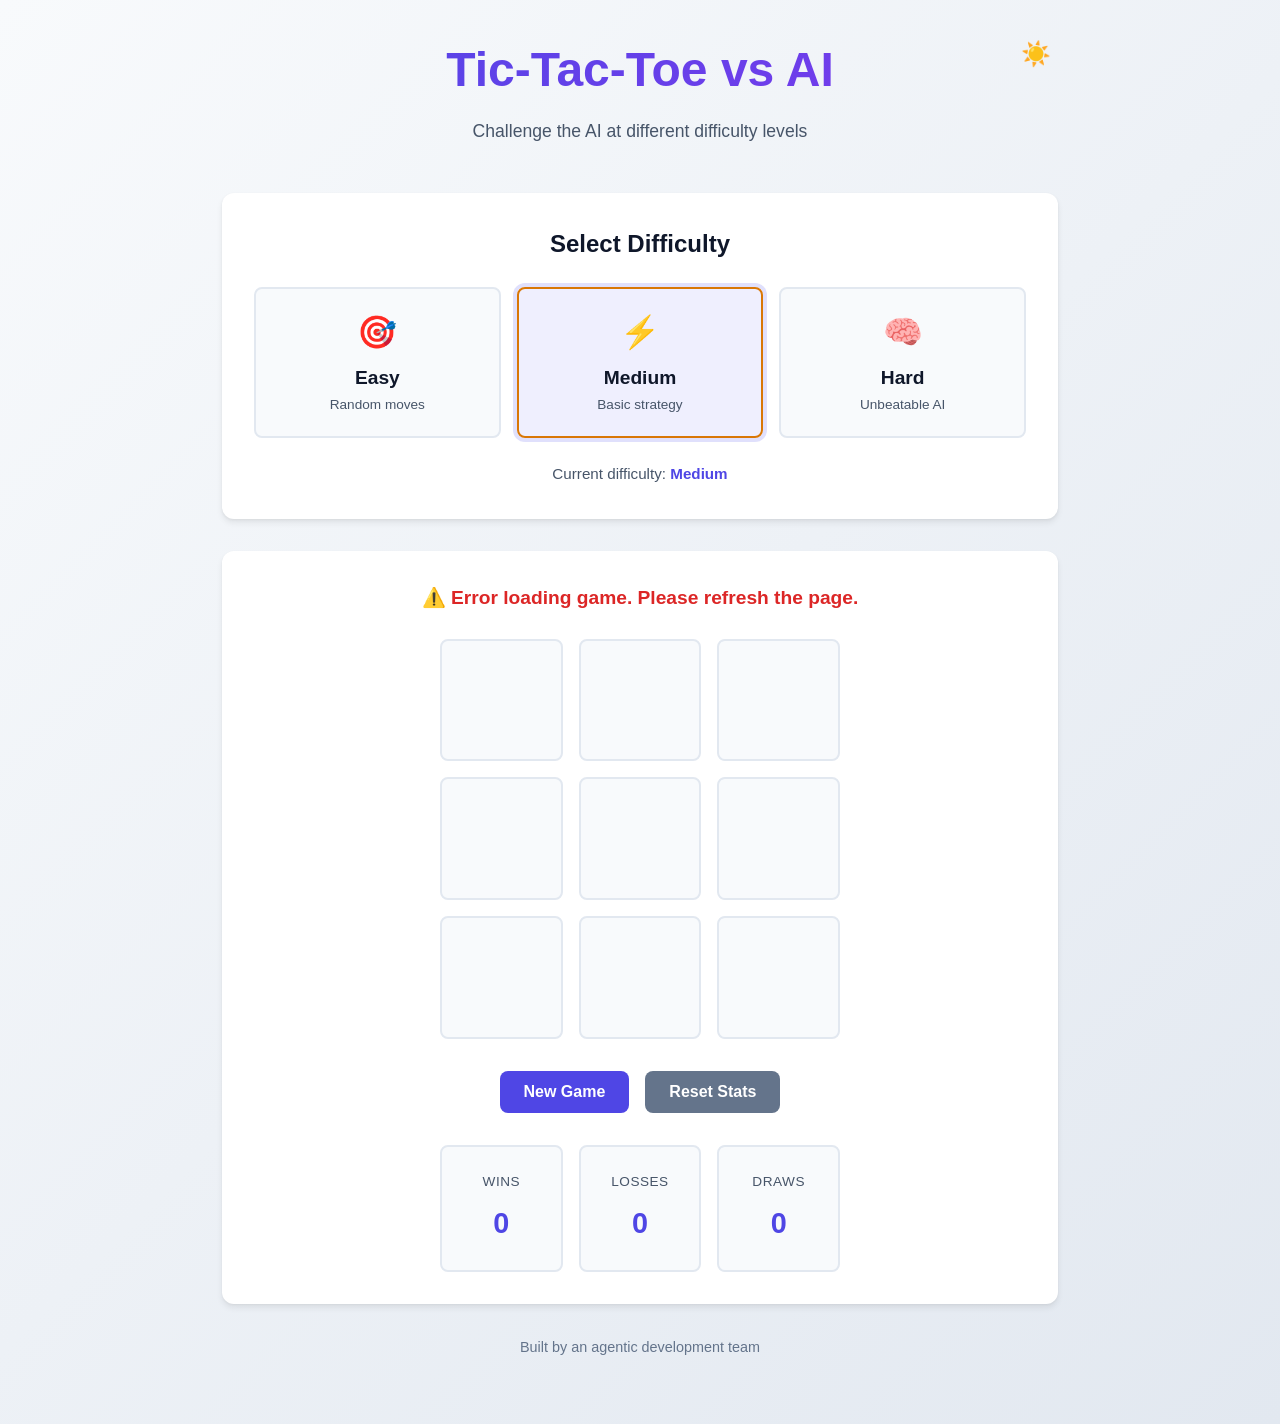
==== index.html @ b205c3d4 "feat(theme): add light/dark theme toggle with localStorage persistence TEAM-1595: Implement light/da" ====
<!DOCTYPE html>
<html lang="en">
<head>
    <meta charset="UTF-8">
    <meta name="viewport" content="width=device-width, initial-scale=1.0">
    <title>Tic-Tac-Toe vs AI</title>
    <script>
        (function() {
            var stored = localStorage.getItem('theme');
            var prefersDark = window.matchMedia('(prefers-color-scheme: dark)').matches;
            var theme = stored || (prefersDark ? 'dark' : 'light');
            if (theme === 'light') {
                document.documentElement.setAttribute('data-theme', 'light');
            }
        })();
    </script>
    <link rel="stylesheet" href="css/styles.css">
</head>
<body>
    <div class="container">
        <header>
            <h1>Tic-Tac-Toe vs AI</h1>
            <p class="subtitle">Challenge the AI at different difficulty levels</p>
            <button class="theme-toggle" id="theme-toggle"
                    aria-label="Switch to light theme"
                    title="Toggle theme">
                <span class="theme-toggle-icon" aria-hidden="true">🌙</span>
            </button>
        </header>

        <main>
            <!-- Difficulty Selector Component -->
            <section class="difficulty-selector" role="radiogroup" aria-labelledby="difficulty-label">
                <h2 id="difficulty-label">Select Difficulty</h2>
                <div class="difficulty-options">
                    <button 
                        type="button" 
                        class="difficulty-btn" 
                        data-difficulty="easy"
                        role="radio"
                        aria-checked="false"
                        aria-label="Easy difficulty - AI makes random moves"
                    >
                        <span class="difficulty-icon">🎯</span>
                        <span class="difficulty-name">Easy</span>
                        <span class="difficulty-desc">Random moves</span>
                    </button>
                    
                    <button 
                        type="button" 
                        class="difficulty-btn active" 
                        data-difficulty="medium"
                        role="radio"
                        aria-checked="true"
                        aria-label="Medium difficulty - AI uses basic strategy"
                    >
                        <span class="difficulty-icon">⚡</span>
                        <span class="difficulty-name">Medium</span>
                        <span class="difficulty-desc">Basic strategy</span>
                    </button>
                    
                    <button 
                        type="button" 
                        class="difficulty-btn" 
                        data-difficulty="hard"
                        role="radio"
                        aria-checked="false"
                        aria-label="Hard difficulty - AI uses optimal minimax algorithm"
                    >
                        <span class="difficulty-icon">🧠</span>
                        <span class="difficulty-name">Hard</span>
                        <span class="difficulty-desc">Unbeatable AI</span>
                    </button>
                </div>
                <p class="difficulty-info" id="difficulty-info" aria-live="polite">
                    Current difficulty: <strong id="current-difficulty">Medium</strong>
                </p>
            </section>

            <!-- Game Board -->
            <section class="game-section">
                <div class="game-status" aria-live="polite" aria-atomic="true">
                    <p id="status-message">Your turn (X)</p>
                </div>

                <div class="game-board" role="grid" aria-label="Tic-tac-toe game board">
                    <button class="cell" data-index="0" aria-label="Cell 1"></button>
                    <button class="cell" data-index="1" aria-label="Cell 2"></button>
                    <button class="cell" data-index="2" aria-label="Cell 3"></button>
                    <button class="cell" data-index="3" aria-label="Cell 4"></button>
                    <button class="cell" data-index="4" aria-label="Cell 5"></button>
                    <button class="cell" data-index="5" aria-label="Cell 6"></button>
                    <button class="cell" data-index="6" aria-label="Cell 7"></button>
                    <button class="cell" data-index="7" aria-label="Cell 8"></button>
                    <button class="cell" data-index="8" aria-label="Cell 9"></button>
                </div>

                <div class="game-controls">
                    <button id="new-game-btn" class="btn btn-primary">
                        New Game
                    </button>
                    <button id="reset-stats-btn" class="btn btn-secondary">
                        Reset Stats
                    </button>
                </div>

                <!-- Score Display -->
                <div class="scoreboard">
                    <div class="score-item">
                        <span class="score-label">Wins</span>
                        <span class="score-value" id="wins">0</span>
                    </div>
                    <div class="score-item">
                        <span class="score-label">Losses</span>
                        <span class="score-value" id="losses">0</span>
                    </div>
                    <div class="score-item">
                        <span class="score-label">Draws</span>
                        <span class="score-value" id="draws">0</span>
                    </div>
                </div>
            </section>
        </main>

        <footer>
            <p>Built by an agentic development team</p>
        </footer>
    </div>

    <!-- Difficulty Change Modal -->
    <div id="difficulty-modal" class="modal" role="dialog" aria-labelledby="modal-title" aria-modal="true" hidden>
        <div class="modal-content">
            <h3 id="modal-title">Change Difficulty?</h3>
            <p>Changing difficulty will restart the current game. Continue?</p>
            <div class="modal-actions">
                <button id="modal-confirm" class="btn btn-primary">Yes, Change</button>
                <button id="modal-cancel" class="btn btn-secondary">Cancel</button>
            </div>
        </div>
    </div>

    <script type="module" src="js/main.js"></script>
</body>
</html>
---- css/styles.css ----
/* ===========================
   CSS Reset & Base Styles
   =========================== */
* {
    margin: 0;
    padding: 0;
    box-sizing: border-box;
}

:root {
    /* Color Palette */
    --primary-color: #6366f1;
    --primary-hover: #4f46e5;
    --primary-active: #4338ca;
    --secondary-color: #64748b;
    --secondary-hover: #475569;
    
    --bg-color: #0f172a;
    --surface-color: #1e293b;
    --surface-hover: #334155;
    
    --text-primary: #f1f5f9;
    --text-secondary: #cbd5e1;
    --text-muted: #94a3b8;
    
    --success-color: #10b981;
    --danger-color: #ef4444;
    --warning-color: #f59e0b;
    
    --border-radius: 12px;
    --border-radius-sm: 8px;
    --transition: all 0.3s cubic-bezier(0.4, 0, 0.2, 1);
    
    /* Difficulty Colors */
    --easy-color: #10b981;
    --medium-color: #f59e0b;
    --hard-color: #ef4444;
    
    /* Spacing */
    --spacing-xs: 0.5rem;
    --spacing-sm: 1rem;
    --spacing-md: 1.5rem;
    --spacing-lg: 2rem;
    --spacing-xl: 3rem;
}

body {
    font-family: -apple-system, BlinkMacSystemFont, 'Segoe UI', Roboto, Oxygen, Ubuntu, Cantarell, sans-serif;
    background: linear-gradient(135deg, #0f172a 0%, #1e293b 100%);
    color: var(--text-primary);
    min-height: 100vh;
    line-height: 1.6;
    -webkit-font-smoothing: antialiased;
    -moz-osx-font-smoothing: grayscale;
}

/* ===========================
   Container & Layout
   =========================== */
.container {
    max-width: 900px;
    margin: 0 auto;
    padding: var(--spacing-lg);
    min-height: 100vh;
    display: flex;
    flex-direction: column;
}

header {
    position: relative;
    text-align: center;
    margin-bottom: var(--spacing-xl);
    animation: fadeInDown 0.6s ease-out;
}

header h1 {
    font-size: clamp(2rem, 5vw, 3rem);
    font-weight: 700;
    background: linear-gradient(135deg, var(--primary-color), #8b5cf6);
    -webkit-background-clip: text;
    -webkit-text-fill-color: transparent;
    background-clip: text;
    margin-bottom: var(--spacing-xs);
}

.subtitle {
    color: var(--text-secondary);
    font-size: 1.1rem;
}

main {
    flex: 1;
    display: flex;
    flex-direction: column;
    gap: var(--spacing-lg);
}

footer {
    text-align: center;
    padding: var(--spacing-lg) 0;
    color: var(--text-muted);
    font-size: 0.9rem;
}

/* ===========================
   Theme Toggle Button
   =========================== */
.theme-toggle {
    position: absolute;
    top: 0;
    right: 0;
    width: 44px;
    height: 44px;
    border: 2px solid transparent;
    border-radius: 50%;
    background: transparent;
    cursor: pointer;
    display: flex;
    align-items: center;
    justify-content: center;
    transition: var(--transition);
    font-size: 1.5rem;
    line-height: 1;
    padding: 0;
    color: var(--text-primary);
}

.theme-toggle:hover {
    background: rgba(255, 255, 255, 0.1);
    transform: rotate(15deg);
}

.theme-toggle:focus-visible {
    outline: 3px solid var(--primary-color);
    outline-offset: 2px;
}

.theme-toggle:active {
    transform: scale(0.9);
}

/* ===========================
   Difficulty Selector
   =========================== */
.difficulty-selector {
    background: var(--surface-color);
    border-radius: var(--border-radius);
    padding: var(--spacing-lg);
    box-shadow: 0 4px 6px rgba(0, 0, 0, 0.3);
    animation: fadeInUp 0.6s ease-out;
}

.difficulty-selector h2 {
    font-size: 1.5rem;
    margin-bottom: var(--spacing-md);
    text-align: center;
    color: var(--text-primary);
}

.difficulty-options {
    display: grid;
    grid-template-columns: repeat(auto-fit, minmax(150px, 1fr));
    gap: var(--spacing-sm);
    margin-bottom: var(--spacing-md);
}

.difficulty-btn {
    background: var(--bg-color);
    border: 2px solid transparent;
    border-radius: var(--border-radius-sm);
    padding: var(--spacing-md);
    cursor: pointer;
    transition: var(--transition);
    display: flex;
    flex-direction: column;
    align-items: center;
    gap: var(--spacing-xs);
    position: relative;
    overflow: hidden;
}

.difficulty-btn::before {
    content: '';
    position: absolute;
    top: 0;
    left: 0;
    right: 0;
    bottom: 0;
    background: linear-gradient(135deg, transparent, rgba(255, 255, 255, 0.05));
    opacity: 0;
    transition: var(--transition);
}

.difficulty-btn:hover::before {
    opacity: 1;
}

.difficulty-btn:hover {
    transform: translateY(-2px);
    box-shadow: 0 4px 12px rgba(0, 0, 0, 0.4);
}

.difficulty-btn:focus {
    outline: 2px solid var(--primary-color);
    outline-offset: 2px;
}

.difficulty-btn.active {
    border-color: var(--primary-color);
    background: rgba(99, 102, 241, 0.1);
    box-shadow: 0 0 0 4px rgba(99, 102, 241, 0.2);
}

.difficulty-btn[data-difficulty="easy"]:hover,
.difficulty-btn[data-difficulty="easy"].active {
    border-color: var(--easy-color);
}

.difficulty-btn[data-difficulty="medium"]:hover,
.difficulty-btn[data-difficulty="medium"].active {
    border-color: var(--medium-color);
}

.difficulty-btn[data-difficulty="hard"]:hover,
.difficulty-btn[data-difficulty="hard"].active {
    border-color: var(--hard-color);
}

.difficulty-icon {
    font-size: 2rem;
    margin-bottom: var(--spacing-xs);
}

.difficulty-name {
    font-size: 1.2rem;
    font-weight: 600;
    color: var(--text-primary);
}

.difficulty-desc {
    font-size: 0.85rem;
    color: var(--text-secondary);
}

.difficulty-info {
    text-align: center;
    color: var(--text-secondary);
    font-size: 0.95rem;
}

#current-difficulty {
    color: var(--primary-color);
    font-weight: 600;
    text-transform: capitalize;
}

/* ===========================
   Game Section
   =========================== */
.game-section {
    background: var(--surface-color);
    border-radius: var(--border-radius);
    padding: var(--spacing-lg);
    box-shadow: 0 4px 6px rgba(0, 0, 0, 0.3);
    animation: fadeInUp 0.6s ease-out 0.1s both;
}

.game-status {
    text-align: center;
    margin-bottom: var(--spacing-md);
    min-height: 2rem;
}

#status-message {
    font-size: 1.2rem;
    font-weight: 600;
    color: var(--text-primary);
}

/* ===========================
   Game Board
   =========================== */
.game-board {
    display: grid;
    grid-template-columns: repeat(3, 1fr);
    gap: var(--spacing-sm);
    max-width: 400px;
    margin: 0 auto var(--spacing-lg);
    aspect-ratio: 1;
}

.cell {
    background: var(--bg-color);
    border: 2px solid var(--surface-hover);
    border-radius: var(--border-radius-sm);
    font-size: clamp(2rem, 8vw, 3rem);
    font-weight: 700;
    color: var(--text-primary);
    cursor: pointer;
    transition: var(--transition);
    display: flex;
    align-items: center;
    justify-content: center;
    position: relative;
    overflow: hidden;
}

.cell::before {
    content: '';
    position: absolute;
    top: 0;
    left: 0;
    right: 0;
    bottom: 0;
    background: linear-gradient(135deg, transparent, rgba(255, 255, 255, 0.05));
    opacity: 0;
    transition: var(--transition);
}

.cell:hover:not(:disabled)::before {
    opacity: 1;
}

.cell:hover:not(:disabled) {
    transform: scale(1.05);
    border-color: var(--primary-color);
    box-shadow: 0 0 20px rgba(99, 102, 241, 0.3);
}

.cell:focus {
    outline: 2px solid var(--primary-color);
    outline-offset: 2px;
}

.cell:disabled {
    cursor: not-allowed;
    opacity: 0.8;
}

.cell.winning {
    background: rgba(16, 185, 129, 0.2);
    border-color: var(--success-color);
    animation: pulse 0.6s ease-in-out;
}

.cell.player-x {
    color: var(--primary-color);
}

.cell.player-o {
    color: var(--warning-color);
}

/* ===========================
   Game Controls
   =========================== */
.game-controls {
    display: flex;
    gap: var(--spacing-sm);
    justify-content: center;
    margin-bottom: var(--spacing-lg);
    flex-wrap: wrap;
}

.btn {
    padding: 0.75rem 1.5rem;
    border: none;
    border-radius: var(--border-radius-sm);
    font-size: 1rem;
    font-weight: 600;
    cursor: pointer;
    transition: var(--transition);
    display: inline-flex;
    align-items: center;
    gap: var(--spacing-xs);
}

.btn:focus {
    outline: 2px solid var(--primary-color);
    outline-offset: 2px;
}

.btn-primary {
    background: var(--primary-color);
    color: white;
}

.btn-primary:hover {
    background: var(--primary-hover);
    transform: translateY(-2px);
    box-shadow: 0 4px 12px rgba(99, 102, 241, 0.4);
}

.btn-primary:active {
    background: var(--primary-active);
    transform: translateY(0);
}

.btn-secondary {
    background: var(--secondary-color);
    color: white;
}

.btn-secondary:hover {
    background: var(--secondary-hover);
    transform: translateY(-2px);
    box-shadow: 0 4px 12px rgba(100, 116, 139, 0.4);
}

/* ===========================
   Scoreboard
   =========================== */
.scoreboard {
    display: grid;
    grid-template-columns: repeat(3, 1fr);
    gap: var(--spacing-sm);
    max-width: 400px;
    margin: 0 auto;
}

.score-item {
    background: var(--bg-color);
    border-radius: var(--border-radius-sm);
    padding: var(--spacing-md);
    text-align: center;
    border: 2px solid var(--surface-hover);
}

.score-label {
    display: block;
    font-size: 0.85rem;
    color: var(--text-secondary);
    margin-bottom: var(--spacing-xs);
    text-transform: uppercase;
    letter-spacing: 0.5px;
}

.score-value {
    display: block;
    font-size: 1.8rem;
    font-weight: 700;
    color: var(--primary-color);
}

/* ===========================
   Modal
   =========================== */
.modal {
    position: fixed;
    top: 0;
    left: 0;
    right: 0;
    bottom: 0;
    background: rgba(0, 0, 0, 0.8);
    display: flex;
    align-items: center;
    justify-content: center;
    z-index: 1000;
    animation: fadeIn 0.3s ease-out;
    padding: var(--spacing-md);
}

.modal[hidden] {
    display: none;
}

.modal-content {
    background: var(--surface-color);
    border-radius: var(--border-radius);
    padding: var(--spacing-lg);
    max-width: 400px;
    width: 100%;
    box-shadow: 0 20px 60px rgba(0, 0, 0, 0.5);
    animation: slideUp 0.3s ease-out;
}

.modal-content h3 {
    margin-bottom: var(--spacing-md);
    font-size: 1.5rem;
    color: var(--text-primary);
}

.modal-content p {
    margin-bottom: var(--spacing-lg);
    color: var(--text-secondary);
}

.modal-actions {
    display: flex;
    gap: var(--spacing-sm);
    justify-content: flex-end;
}

/* ===========================
   Animations
   =========================== */
@keyframes fadeIn {
    from {
        opacity: 0;
    }
    to {
        opacity: 1;
    }
}

@keyframes fadeInDown {
    from {
        opacity: 0;
        transform: translateY(-20px);
    }
    to {
        opacity: 1;
        transform: translateY(0);
    }
}

@keyframes fadeInUp {
    from {
        opacity: 0;
        transform: translateY(20px);
    }
    to {
        opacity: 1;
        transform: translateY(0);
    }
}

@keyframes slideUp {
    from {
        opacity: 0;
        transform: translateY(30px) scale(0.95);
    }
    to {
        opacity: 1;
        transform: translateY(0) scale(1);
    }
}

@keyframes pulse {
    0%, 100% {
        transform: scale(1);
    }
    50% {
        transform: scale(1.05);
    }
}

/* ===========================
   Responsive Design
   =========================== */
@media (max-width: 768px) {
    .container {
        padding: var(--spacing-md);
    }
    
    .difficulty-options {
        grid-template-columns: 1fr;
    }
    
    .game-board {
        max-width: 100%;
    }
    
    .cell {
        font-size: 2rem;
    }
    
    .game-controls {
        flex-direction: column;
    }
    
    .btn {
        width: 100%;
    }

    .theme-toggle {
        top: -4px;
    }
}

@media (max-width: 480px) {
    header h1 {
        font-size: 1.8rem;
    }
    
    .subtitle {
        font-size: 1rem;
    }
    
    .difficulty-selector,
    .game-section {
        padding: var(--spacing-md);
    }
    
    .cell {
        font-size: 1.5rem;
    }
}

/* ===========================
   Accessibility
   =========================== */
@media (prefers-reduced-motion: reduce) {
    *,
    *::before,
    *::after {
        animation-duration: 0.01ms !important;
        animation-iteration-count: 1 !important;
        transition-duration: 0.01ms !important;
    }
}

/* High contrast mode support */
@media (prefers-contrast: high) {
    .cell {
        border-width: 3px;
    }
    
    .difficulty-btn.active {
        border-width: 3px;
    }
}

/* Focus visible for keyboard navigation */
:focus-visible {
    outline: 3px solid var(--primary-color);
    outline-offset: 2px;
}

/* Screen reader only content */
.sr-only {
    position: absolute;
    width: 1px;
    height: 1px;
    padding: 0;
    margin: -1px;
    overflow: hidden;
    clip: rect(0, 0, 0, 0);
    white-space: nowrap;
    border-width: 0;
}

/* ===========================
   Light Theme
   =========================== */
[data-theme="light"] {
    --primary-color: #4f46e5;
    --primary-hover: #4338ca;
    --primary-active: #3730a3;
    --secondary-color: #64748b;
    --secondary-hover: #475569;

    --bg-color: #f8fafc;
    --surface-color: #ffffff;
    --surface-hover: #f1f5f9;

    --text-primary: #0f172a;
    --text-secondary: #475569;
    --text-muted: #64748b;

    --success-color: #059669;
    --danger-color: #dc2626;
    --warning-color: #d97706;

    --easy-color: #059669;
    --medium-color: #d97706;
    --hard-color: #dc2626;
}

[data-theme="light"] body {
    background: linear-gradient(135deg, #f8fafc 0%, #e2e8f0 100%);
}

[data-theme="light"] .difficulty-selector,
[data-theme="light"] .game-section {
    box-shadow: 0 4px 6px rgba(0, 0, 0, 0.07), 0 1px 3px rgba(0, 0, 0, 0.05);
}

[data-theme="light"] .cell {
    border-color: #e2e8f0;
}

[data-theme="light"] .score-item {
    border-color: #e2e8f0;
}

[data-theme="light"] .difficulty-btn {
    border-color: #e2e8f0;
}

[data-theme="light"] .modal {
    background: rgba(0, 0, 0, 0.5);
}

[data-theme="light"] .modal-content {
    box-shadow: 0 20px 60px rgba(0, 0, 0, 0.2);
}

[data-theme="light"] .theme-toggle:hover {
    background: rgba(0, 0, 0, 0.06);
}

[data-theme="light"] header h1 {
    background: linear-gradient(135deg, #4f46e5, #7c3aed);
    -webkit-background-clip: text;
    -webkit-text-fill-color: transparent;
    background-clip: text;
}

/* ===========================
   Theme Transition (added via JS after first toggle)
   =========================== */
.theme-transition,
.theme-transition *,
.theme-transition *::before,
.theme-transition *::after {
    transition: background-color 0.3s ease,
                color 0.3s ease,
                border-color 0.3s ease,
                box-shadow 0.3s ease !important;
}
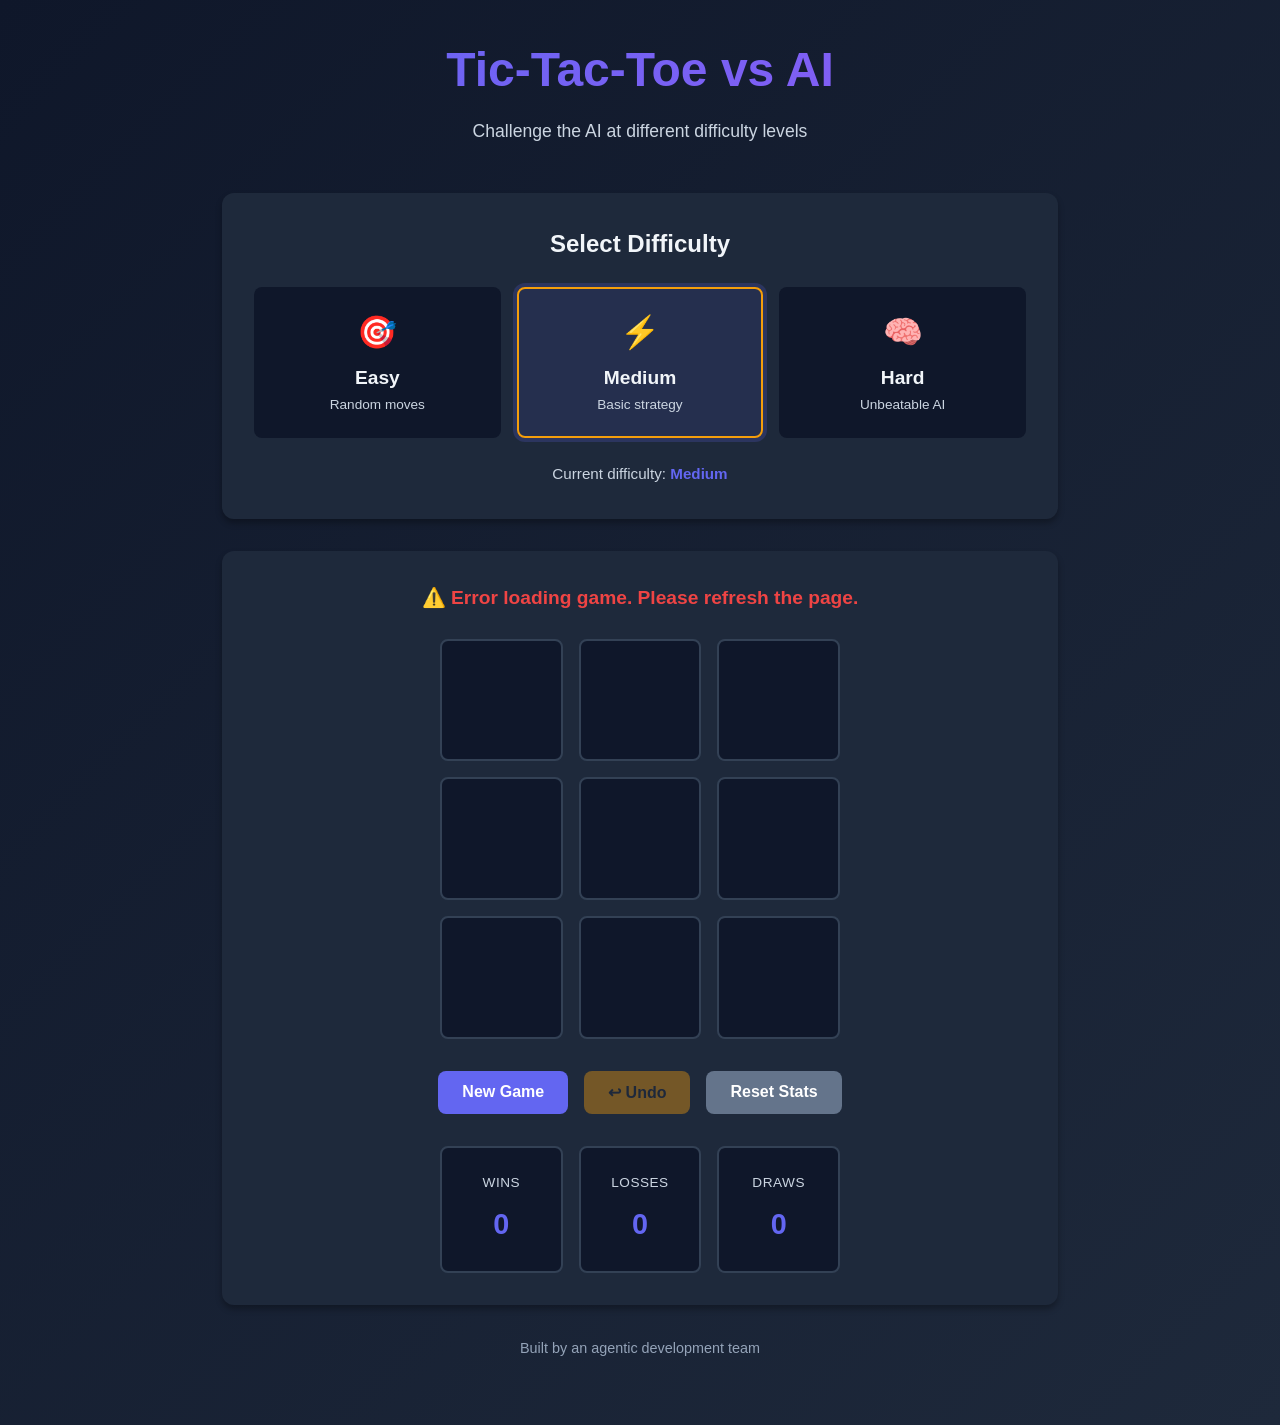
==== commit a14db8d5: "Merge 1c1c4b375c0e48f1b122489de061cd3b3bd7e2c1 into 4ebd4b9eb3219362218251c76da40bd05c813b9b" ====
--- a/index.html
+++ b/index.html
@@ -4,16 +4,6 @@
     <meta charset="UTF-8">
     <meta name="viewport" content="width=device-width, initial-scale=1.0">
     <title>Tic-Tac-Toe vs AI</title>
-    <script>
-        (function() {
-            var stored = localStorage.getItem('theme');
-            var prefersDark = window.matchMedia('(prefers-color-scheme: dark)').matches;
-            var theme = stored || (prefersDark ? 'dark' : 'light');
-            if (theme === 'light') {
-                document.documentElement.setAttribute('data-theme', 'light');
-            }
-        })();
-    </script>
     <link rel="stylesheet" href="css/styles.css">
 </head>
 <body>
@@ -21,11 +11,6 @@
         <header>
             <h1>Tic-Tac-Toe vs AI</h1>
             <p class="subtitle">Challenge the AI at different difficulty levels</p>
-            <button class="theme-toggle" id="theme-toggle"
-                    aria-label="Switch to light theme"
-                    title="Toggle theme">
-                <span class="theme-toggle-icon" aria-hidden="true">🌙</span>
-            </button>
         </header>
 
         <main>
@@ -99,6 +84,9 @@
                     <button id="new-game-btn" class="btn btn-primary">
                         New Game
                     </button>
+                    <button id="undo-btn" class="btn btn-warning" aria-label="Undo last move" disabled>
+                        ↩ Undo
+                    </button>
                     <button id="reset-stats-btn" class="btn btn-secondary">
                         Reset Stats
                     </button>
--- a/css/styles.css
+++ b/css/styles.css
@@ -67,7 +67,6 @@
 }
 
 header {
-    position: relative;
     text-align: center;
     margin-bottom: var(--spacing-xl);
     animation: fadeInDown 0.6s ease-out;
@@ -100,43 +99,6 @@
     padding: var(--spacing-lg) 0;
     color: var(--text-muted);
     font-size: 0.9rem;
-}
-
-/* ===========================
-   Theme Toggle Button
-   =========================== */
-.theme-toggle {
-    position: absolute;
-    top: 0;
-    right: 0;
-    width: 44px;
-    height: 44px;
-    border: 2px solid transparent;
-    border-radius: 50%;
-    background: transparent;
-    cursor: pointer;
-    display: flex;
-    align-items: center;
-    justify-content: center;
-    transition: var(--transition);
-    font-size: 1.5rem;
-    line-height: 1;
-    padding: 0;
-    color: var(--text-primary);
-}
-
-.theme-toggle:hover {
-    background: rgba(255, 255, 255, 0.1);
-    transform: rotate(15deg);
-}
-
-.theme-toggle:focus-visible {
-    outline: 3px solid var(--primary-color);
-    outline-offset: 2px;
-}
-
-.theme-toggle:active {
-    transform: scale(0.9);
 }
 
 /* ===========================
@@ -407,6 +369,42 @@
     box-shadow: 0 4px 12px rgba(100, 116, 139, 0.4);
 }
 
+.btn-warning {
+    background: var(--warning-color);
+    color: #1e293b;
+}
+
+.btn-warning:hover:not(:disabled) {
+    background: #d97706;
+    transform: translateY(-2px);
+    box-shadow: 0 4px 12px rgba(245, 158, 11, 0.4);
+}
+
+.btn-warning:active:not(:disabled) {
+    background: #b45309;
+    transform: translateY(0);
+    box-shadow: none;
+}
+
+.btn-warning:focus {
+    outline: 2px solid var(--warning-color);
+    outline-offset: 2px;
+}
+
+.btn:disabled,
+.btn[aria-disabled="true"] {
+    opacity: 0.4;
+    cursor: not-allowed;
+    transform: none !important;
+    box-shadow: none !important;
+}
+
+.btn:disabled:hover,
+.btn[aria-disabled="true"]:hover {
+    transform: none;
+    box-shadow: none;
+}
+
 /* ===========================
    Scoreboard
    =========================== */
@@ -572,10 +570,6 @@
     .btn {
         width: 100%;
     }
-
-    .theme-toggle {
-        top: -4px;
-    }
 }
 
 @media (max-width: 480px) {
@@ -638,84 +632,4 @@
     clip: rect(0, 0, 0, 0);
     white-space: nowrap;
     border-width: 0;
-}
-
-/* ===========================
-   Light Theme
-   =========================== */
-[data-theme="light"] {
-    --primary-color: #4f46e5;
-    --primary-hover: #4338ca;
-    --primary-active: #3730a3;
-    --secondary-color: #64748b;
-    --secondary-hover: #475569;
-
-    --bg-color: #f8fafc;
-    --surface-color: #ffffff;
-    --surface-hover: #f1f5f9;
-
-    --text-primary: #0f172a;
-    --text-secondary: #475569;
-    --text-muted: #64748b;
-
-    --success-color: #059669;
-    --danger-color: #dc2626;
-    --warning-color: #d97706;
-
-    --easy-color: #059669;
-    --medium-color: #d97706;
-    --hard-color: #dc2626;
-}
-
-[data-theme="light"] body {
-    background: linear-gradient(135deg, #f8fafc 0%, #e2e8f0 100%);
-}
-
-[data-theme="light"] .difficulty-selector,
-[data-theme="light"] .game-section {
-    box-shadow: 0 4px 6px rgba(0, 0, 0, 0.07), 0 1px 3px rgba(0, 0, 0, 0.05);
-}
-
-[data-theme="light"] .cell {
-    border-color: #e2e8f0;
-}
-
-[data-theme="light"] .score-item {
-    border-color: #e2e8f0;
-}
-
-[data-theme="light"] .difficulty-btn {
-    border-color: #e2e8f0;
-}
-
-[data-theme="light"] .modal {
-    background: rgba(0, 0, 0, 0.5);
-}
-
-[data-theme="light"] .modal-content {
-    box-shadow: 0 20px 60px rgba(0, 0, 0, 0.2);
-}
-
-[data-theme="light"] .theme-toggle:hover {
-    background: rgba(0, 0, 0, 0.06);
-}
-
-[data-theme="light"] header h1 {
-    background: linear-gradient(135deg, #4f46e5, #7c3aed);
-    -webkit-background-clip: text;
-    -webkit-text-fill-color: transparent;
-    background-clip: text;
-}
-
-/* ===========================
-   Theme Transition (added via JS after first toggle)
-   =========================== */
-.theme-transition,
-.theme-transition *,
-.theme-transition *::before,
-.theme-transition *::after {
-    transition: background-color 0.3s ease,
-                color 0.3s ease,
-                border-color 0.3s ease,
-                box-shadow 0.3s ease !important;
-}
+}
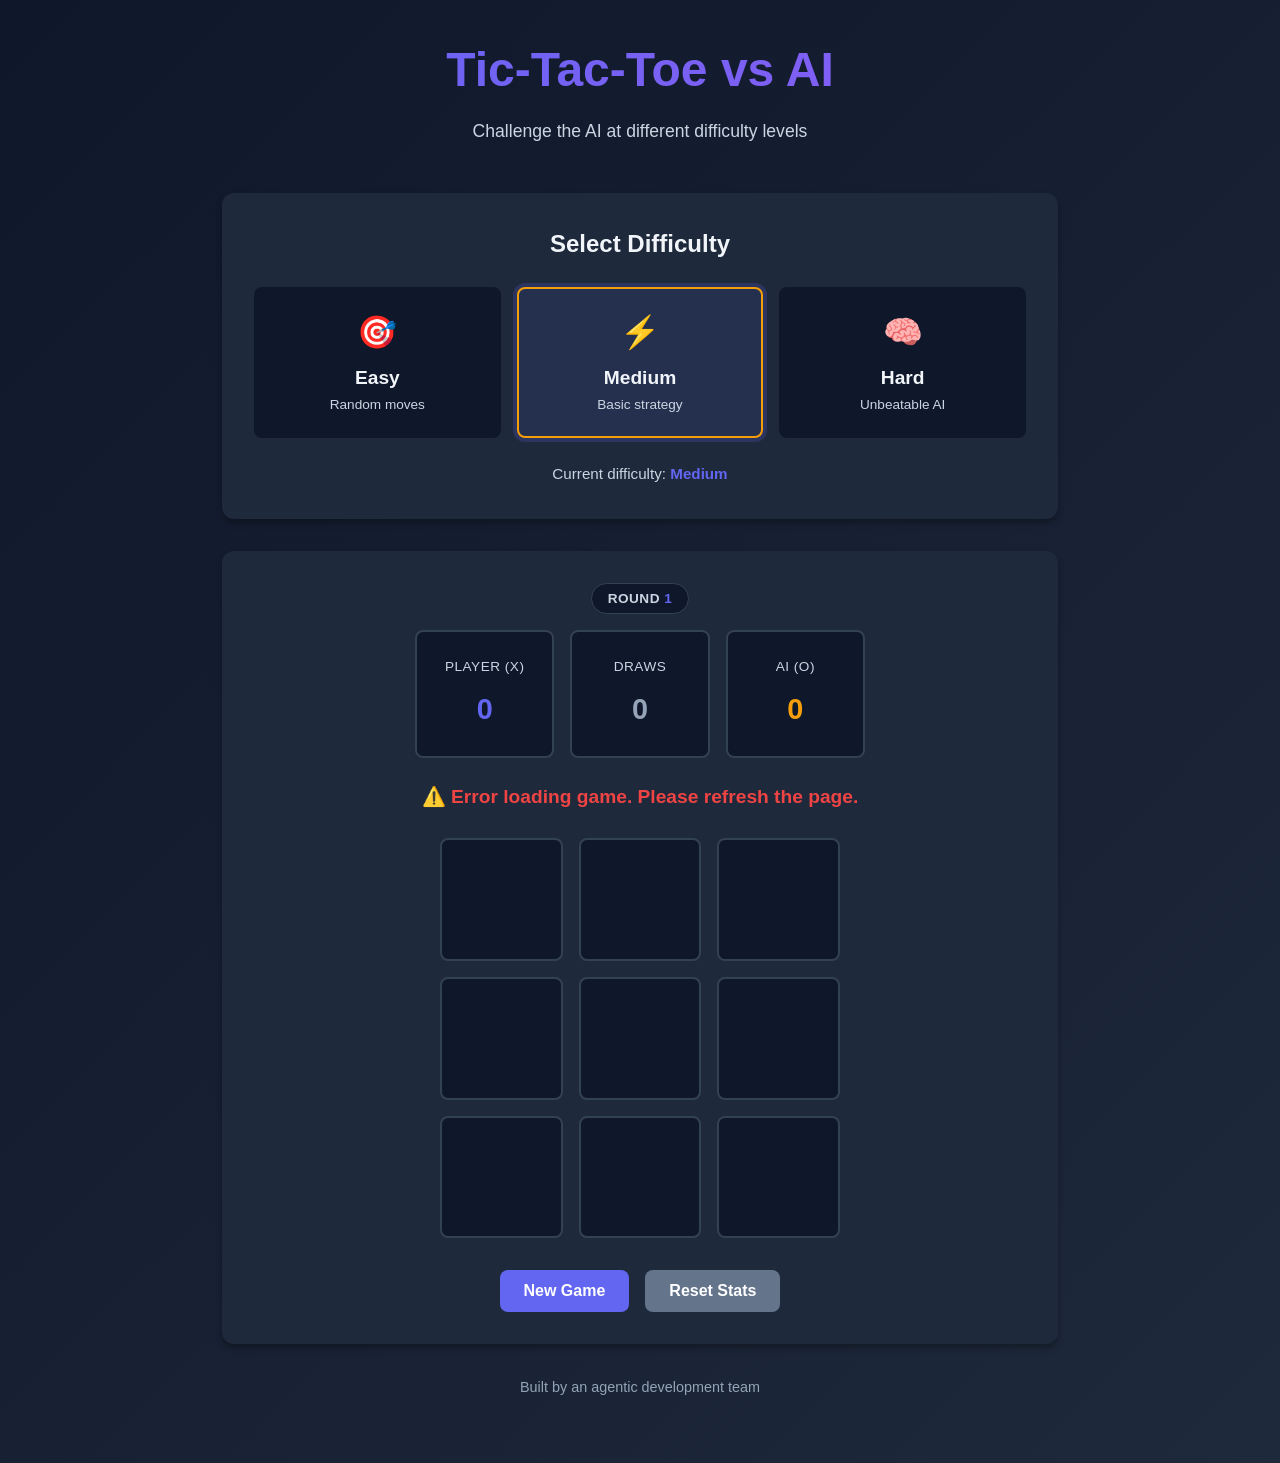
==== commit ed80f98b: "Merge 94e98f446ef40c122dbabc47a29e9604a9fbd4b4 into 4ebd4b9eb3219362218251c76da40bd05c813b9b" ====
--- a/index.html
+++ b/index.html
@@ -64,6 +64,27 @@
 
             <!-- Game Board -->
             <section class="game-section">
+                <!-- Score Display — RELOCATED above game board -->
+                <div class="scoreboard-container" role="region" aria-label="Game scoreboard" aria-live="polite" aria-atomic="true">
+                    <div class="round-indicator" aria-label="Current round">
+                        <span class="round-text">Round <span id="round-number">1</span></span>
+                    </div>
+                    <div class="scoreboard">
+                        <div class="score-item score-player" id="score-player-item">
+                            <span class="score-label">Player (X)</span>
+                            <span class="score-value" id="wins">0</span>
+                        </div>
+                        <div class="score-item score-draws">
+                            <span class="score-label">Draws</span>
+                            <span class="score-value" id="draws">0</span>
+                        </div>
+                        <div class="score-item score-ai" id="score-ai-item">
+                            <span class="score-label">AI (O)</span>
+                            <span class="score-value" id="losses">0</span>
+                        </div>
+                    </div>
+                </div>
+
                 <div class="game-status" aria-live="polite" aria-atomic="true">
                     <p id="status-message">Your turn (X)</p>
                 </div>
@@ -84,28 +105,9 @@
                     <button id="new-game-btn" class="btn btn-primary">
                         New Game
                     </button>
-                    <button id="undo-btn" class="btn btn-warning" aria-label="Undo last move" disabled>
-                        ↩ Undo
-                    </button>
                     <button id="reset-stats-btn" class="btn btn-secondary">
                         Reset Stats
                     </button>
-                </div>
-
-                <!-- Score Display -->
-                <div class="scoreboard">
-                    <div class="score-item">
-                        <span class="score-label">Wins</span>
-                        <span class="score-value" id="wins">0</span>
-                    </div>
-                    <div class="score-item">
-                        <span class="score-label">Losses</span>
-                        <span class="score-value" id="losses">0</span>
-                    </div>
-                    <div class="score-item">
-                        <span class="score-label">Draws</span>
-                        <span class="score-value" id="draws">0</span>
-                    </div>
                 </div>
             </section>
         </main>
--- a/css/styles.css
+++ b/css/styles.css
@@ -320,7 +320,6 @@
     display: flex;
     gap: var(--spacing-sm);
     justify-content: center;
-    margin-bottom: var(--spacing-lg);
     flex-wrap: wrap;
 }
 
@@ -369,50 +368,41 @@
     box-shadow: 0 4px 12px rgba(100, 116, 139, 0.4);
 }
 
-.btn-warning {
-    background: var(--warning-color);
-    color: #1e293b;
-}
-
-.btn-warning:hover:not(:disabled) {
-    background: #d97706;
-    transform: translateY(-2px);
-    box-shadow: 0 4px 12px rgba(245, 158, 11, 0.4);
-}
-
-.btn-warning:active:not(:disabled) {
-    background: #b45309;
-    transform: translateY(0);
-    box-shadow: none;
-}
-
-.btn-warning:focus {
-    outline: 2px solid var(--warning-color);
-    outline-offset: 2px;
-}
-
-.btn:disabled,
-.btn[aria-disabled="true"] {
-    opacity: 0.4;
-    cursor: not-allowed;
-    transform: none !important;
-    box-shadow: none !important;
-}
-
-.btn:disabled:hover,
-.btn[aria-disabled="true"]:hover {
-    transform: none;
-    box-shadow: none;
-}
-
 /* ===========================
    Scoreboard
    =========================== */
+.scoreboard-container {
+    margin-bottom: var(--spacing-md);
+}
+
+.round-indicator {
+    text-align: center;
+    margin-bottom: var(--spacing-sm);
+}
+
+.round-text {
+    display: inline-block;
+    background: var(--bg-color);
+    border: 1px solid var(--surface-hover);
+    border-radius: 20px;
+    padding: 0.25rem 1rem;
+    font-size: 0.85rem;
+    font-weight: 600;
+    color: var(--text-secondary);
+    letter-spacing: 0.5px;
+    text-transform: uppercase;
+}
+
+#round-number {
+    color: var(--primary-color);
+    font-weight: 700;
+}
+
 .scoreboard {
     display: grid;
     grid-template-columns: repeat(3, 1fr);
     gap: var(--spacing-sm);
-    max-width: 400px;
+    max-width: 450px;
     margin: 0 auto;
 }
 
@@ -422,6 +412,8 @@
     padding: var(--spacing-md);
     text-align: center;
     border: 2px solid var(--surface-hover);
+    transition: var(--transition);
+    position: relative;
 }
 
 .score-label {
@@ -437,7 +429,44 @@
     display: block;
     font-size: 1.8rem;
     font-weight: 700;
+}
+
+.score-player .score-value {
     color: var(--primary-color);
+}
+
+.score-ai .score-value {
+    color: var(--warning-color);
+}
+
+.score-draws .score-value {
+    color: var(--text-muted);
+}
+
+/* Leading score highlight */
+.score-item.leading {
+    transform: scale(1.05);
+}
+
+.score-player.leading {
+    border-color: var(--primary-color);
+    box-shadow: 0 0 12px rgba(99, 102, 241, 0.3);
+}
+
+.score-ai.leading {
+    border-color: var(--warning-color);
+    box-shadow: 0 0 12px rgba(245, 158, 11, 0.3);
+}
+
+/* Score update animation */
+@keyframes scoreUpdate {
+    0% { transform: scale(1); }
+    50% { transform: scale(1.2); }
+    100% { transform: scale(1); }
+}
+
+.score-value.updated {
+    animation: scoreUpdate 0.3s ease-out;
 }
 
 /* ===========================
@@ -570,6 +599,10 @@
     .btn {
         width: 100%;
     }
+
+    .scoreboard {
+        max-width: 100%;
+    }
 }
 
 @media (max-width: 480px) {
@@ -588,6 +621,27 @@
     
     .cell {
         font-size: 1.5rem;
+    }
+
+    .scoreboard {
+        gap: 0.5rem;
+    }
+
+    .score-item {
+        padding: var(--spacing-sm);
+    }
+
+    .score-label {
+        font-size: 0.75rem;
+    }
+
+    .score-value {
+        font-size: 1.4rem;
+    }
+
+    .round-text {
+        font-size: 0.75rem;
+        padding: 0.2rem 0.75rem;
     }
 }
 
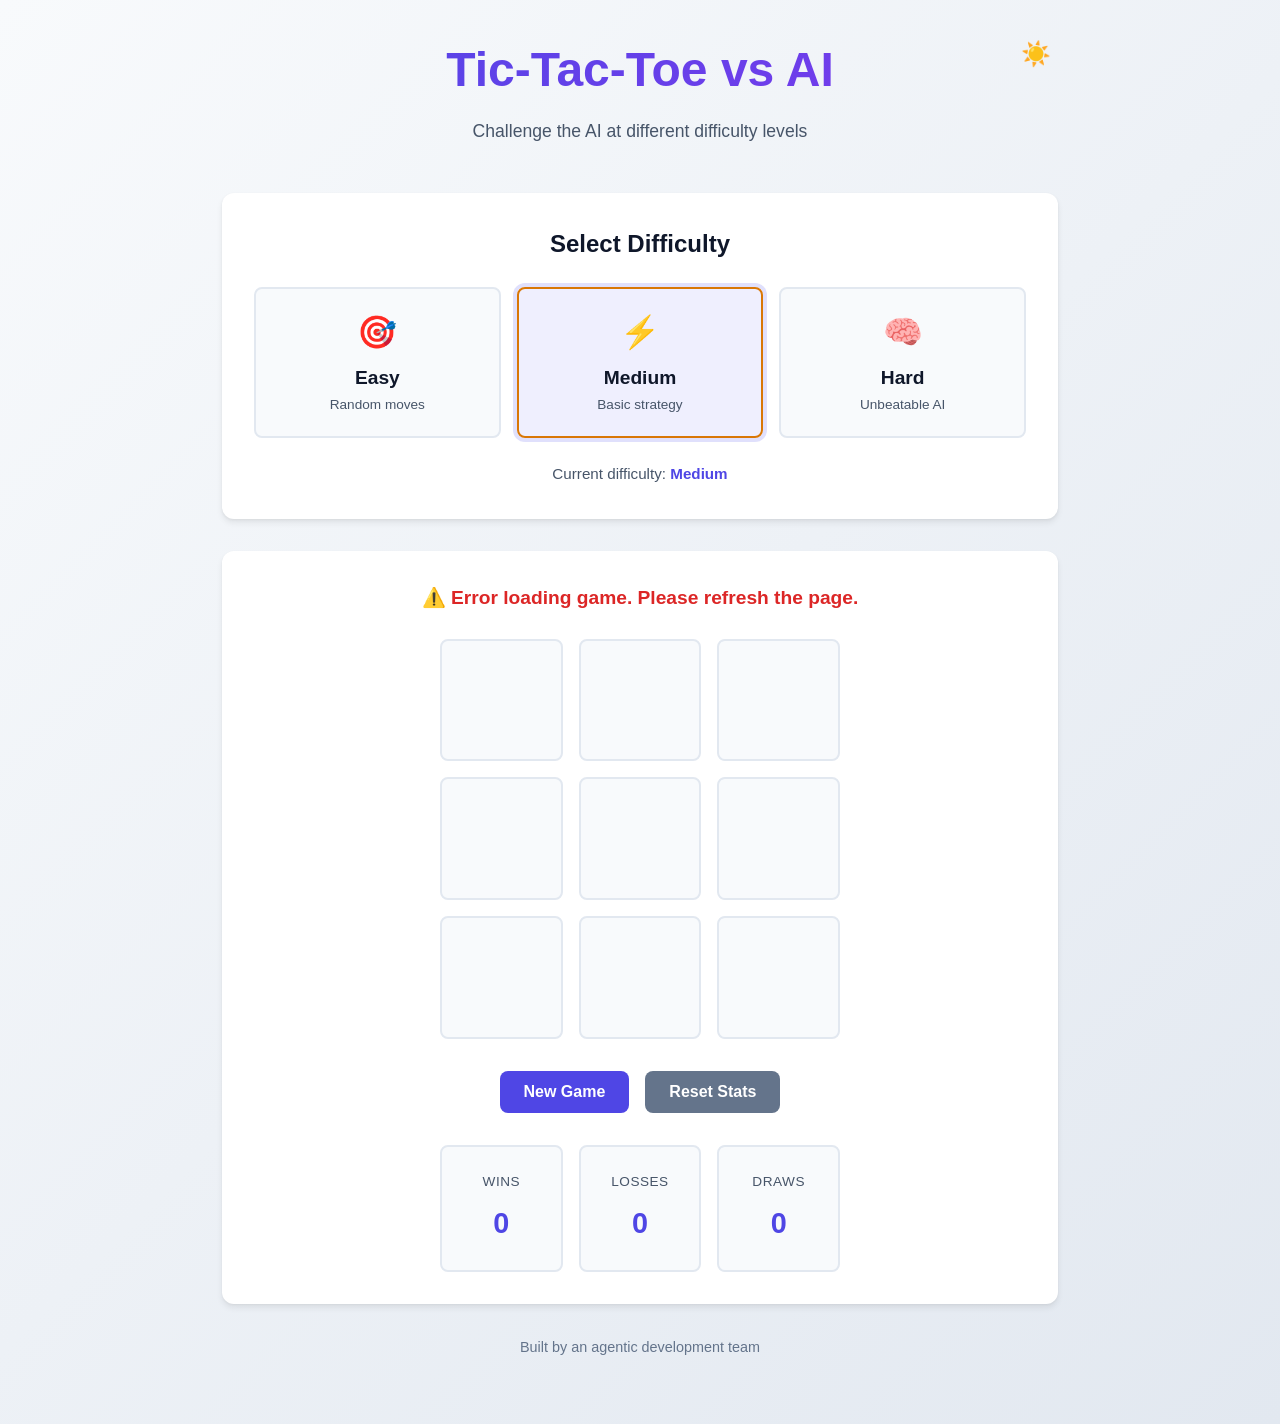
==== commit f893abae: "Merge b205c3d40069574c38da4d6186dc97416d5cacd4 into 4ebd4b9eb3219362218251c76da40bd05c813b9b" ====
--- a/index.html
+++ b/index.html
@@ -4,6 +4,16 @@
     <meta charset="UTF-8">
     <meta name="viewport" content="width=device-width, initial-scale=1.0">
     <title>Tic-Tac-Toe vs AI</title>
+    <script>
+        (function() {
+            var stored = localStorage.getItem('theme');
+            var prefersDark = window.matchMedia('(prefers-color-scheme: dark)').matches;
+            var theme = stored || (prefersDark ? 'dark' : 'light');
+            if (theme === 'light') {
+                document.documentElement.setAttribute('data-theme', 'light');
+            }
+        })();
+    </script>
     <link rel="stylesheet" href="css/styles.css">
 </head>
 <body>
@@ -11,6 +21,11 @@
         <header>
             <h1>Tic-Tac-Toe vs AI</h1>
             <p class="subtitle">Challenge the AI at different difficulty levels</p>
+            <button class="theme-toggle" id="theme-toggle"
+                    aria-label="Switch to light theme"
+                    title="Toggle theme">
+                <span class="theme-toggle-icon" aria-hidden="true">🌙</span>
+            </button>
         </header>
 
         <main>
@@ -64,27 +79,6 @@
 
             <!-- Game Board -->
             <section class="game-section">
-                <!-- Score Display — RELOCATED above game board -->
-                <div class="scoreboard-container" role="region" aria-label="Game scoreboard" aria-live="polite" aria-atomic="true">
-                    <div class="round-indicator" aria-label="Current round">
-                        <span class="round-text">Round <span id="round-number">1</span></span>
-                    </div>
-                    <div class="scoreboard">
-                        <div class="score-item score-player" id="score-player-item">
-                            <span class="score-label">Player (X)</span>
-                            <span class="score-value" id="wins">0</span>
-                        </div>
-                        <div class="score-item score-draws">
-                            <span class="score-label">Draws</span>
-                            <span class="score-value" id="draws">0</span>
-                        </div>
-                        <div class="score-item score-ai" id="score-ai-item">
-                            <span class="score-label">AI (O)</span>
-                            <span class="score-value" id="losses">0</span>
-                        </div>
-                    </div>
-                </div>
-
                 <div class="game-status" aria-live="polite" aria-atomic="true">
                     <p id="status-message">Your turn (X)</p>
                 </div>
@@ -109,6 +103,22 @@
                         Reset Stats
                     </button>
                 </div>
+
+                <!-- Score Display -->
+                <div class="scoreboard">
+                    <div class="score-item">
+                        <span class="score-label">Wins</span>
+                        <span class="score-value" id="wins">0</span>
+                    </div>
+                    <div class="score-item">
+                        <span class="score-label">Losses</span>
+                        <span class="score-value" id="losses">0</span>
+                    </div>
+                    <div class="score-item">
+                        <span class="score-label">Draws</span>
+                        <span class="score-value" id="draws">0</span>
+                    </div>
+                </div>
             </section>
         </main>
 
--- a/css/styles.css
+++ b/css/styles.css
@@ -67,6 +67,7 @@
 }
 
 header {
+    position: relative;
     text-align: center;
     margin-bottom: var(--spacing-xl);
     animation: fadeInDown 0.6s ease-out;
@@ -99,6 +100,43 @@
     padding: var(--spacing-lg) 0;
     color: var(--text-muted);
     font-size: 0.9rem;
+}
+
+/* ===========================
+   Theme Toggle Button
+   =========================== */
+.theme-toggle {
+    position: absolute;
+    top: 0;
+    right: 0;
+    width: 44px;
+    height: 44px;
+    border: 2px solid transparent;
+    border-radius: 50%;
+    background: transparent;
+    cursor: pointer;
+    display: flex;
+    align-items: center;
+    justify-content: center;
+    transition: var(--transition);
+    font-size: 1.5rem;
+    line-height: 1;
+    padding: 0;
+    color: var(--text-primary);
+}
+
+.theme-toggle:hover {
+    background: rgba(255, 255, 255, 0.1);
+    transform: rotate(15deg);
+}
+
+.theme-toggle:focus-visible {
+    outline: 3px solid var(--primary-color);
+    outline-offset: 2px;
+}
+
+.theme-toggle:active {
+    transform: scale(0.9);
 }
 
 /* ===========================
@@ -320,6 +358,7 @@
     display: flex;
     gap: var(--spacing-sm);
     justify-content: center;
+    margin-bottom: var(--spacing-lg);
     flex-wrap: wrap;
 }
 
@@ -371,38 +410,11 @@
 /* ===========================
    Scoreboard
    =========================== */
-.scoreboard-container {
-    margin-bottom: var(--spacing-md);
-}
-
-.round-indicator {
-    text-align: center;
-    margin-bottom: var(--spacing-sm);
-}
-
-.round-text {
-    display: inline-block;
-    background: var(--bg-color);
-    border: 1px solid var(--surface-hover);
-    border-radius: 20px;
-    padding: 0.25rem 1rem;
-    font-size: 0.85rem;
-    font-weight: 600;
-    color: var(--text-secondary);
-    letter-spacing: 0.5px;
-    text-transform: uppercase;
-}
-
-#round-number {
-    color: var(--primary-color);
-    font-weight: 700;
-}
-
 .scoreboard {
     display: grid;
     grid-template-columns: repeat(3, 1fr);
     gap: var(--spacing-sm);
-    max-width: 450px;
+    max-width: 400px;
     margin: 0 auto;
 }
 
@@ -412,8 +424,6 @@
     padding: var(--spacing-md);
     text-align: center;
     border: 2px solid var(--surface-hover);
-    transition: var(--transition);
-    position: relative;
 }
 
 .score-label {
@@ -429,44 +439,7 @@
     display: block;
     font-size: 1.8rem;
     font-weight: 700;
-}
-
-.score-player .score-value {
     color: var(--primary-color);
-}
-
-.score-ai .score-value {
-    color: var(--warning-color);
-}
-
-.score-draws .score-value {
-    color: var(--text-muted);
-}
-
-/* Leading score highlight */
-.score-item.leading {
-    transform: scale(1.05);
-}
-
-.score-player.leading {
-    border-color: var(--primary-color);
-    box-shadow: 0 0 12px rgba(99, 102, 241, 0.3);
-}
-
-.score-ai.leading {
-    border-color: var(--warning-color);
-    box-shadow: 0 0 12px rgba(245, 158, 11, 0.3);
-}
-
-/* Score update animation */
-@keyframes scoreUpdate {
-    0% { transform: scale(1); }
-    50% { transform: scale(1.2); }
-    100% { transform: scale(1); }
-}
-
-.score-value.updated {
-    animation: scoreUpdate 0.3s ease-out;
 }
 
 /* ===========================
@@ -600,8 +573,8 @@
         width: 100%;
     }
 
-    .scoreboard {
-        max-width: 100%;
+    .theme-toggle {
+        top: -4px;
     }
 }
 
@@ -621,27 +594,6 @@
     
     .cell {
         font-size: 1.5rem;
-    }
-
-    .scoreboard {
-        gap: 0.5rem;
-    }
-
-    .score-item {
-        padding: var(--spacing-sm);
-    }
-
-    .score-label {
-        font-size: 0.75rem;
-    }
-
-    .score-value {
-        font-size: 1.4rem;
-    }
-
-    .round-text {
-        font-size: 0.75rem;
-        padding: 0.2rem 0.75rem;
     }
 }
 
@@ -686,4 +638,84 @@
     clip: rect(0, 0, 0, 0);
     white-space: nowrap;
     border-width: 0;
-}+}
+
+/* ===========================
+   Light Theme
+   =========================== */
+[data-theme="light"] {
+    --primary-color: #4f46e5;
+    --primary-hover: #4338ca;
+    --primary-active: #3730a3;
+    --secondary-color: #64748b;
+    --secondary-hover: #475569;
+
+    --bg-color: #f8fafc;
+    --surface-color: #ffffff;
+    --surface-hover: #f1f5f9;
+
+    --text-primary: #0f172a;
+    --text-secondary: #475569;
+    --text-muted: #64748b;
+
+    --success-color: #059669;
+    --danger-color: #dc2626;
+    --warning-color: #d97706;
+
+    --easy-color: #059669;
+    --medium-color: #d97706;
+    --hard-color: #dc2626;
+}
+
+[data-theme="light"] body {
+    background: linear-gradient(135deg, #f8fafc 0%, #e2e8f0 100%);
+}
+
+[data-theme="light"] .difficulty-selector,
+[data-theme="light"] .game-section {
+    box-shadow: 0 4px 6px rgba(0, 0, 0, 0.07), 0 1px 3px rgba(0, 0, 0, 0.05);
+}
+
+[data-theme="light"] .cell {
+    border-color: #e2e8f0;
+}
+
+[data-theme="light"] .score-item {
+    border-color: #e2e8f0;
+}
+
+[data-theme="light"] .difficulty-btn {
+    border-color: #e2e8f0;
+}
+
+[data-theme="light"] .modal {
+    background: rgba(0, 0, 0, 0.5);
+}
+
+[data-theme="light"] .modal-content {
+    box-shadow: 0 20px 60px rgba(0, 0, 0, 0.2);
+}
+
+[data-theme="light"] .theme-toggle:hover {
+    background: rgba(0, 0, 0, 0.06);
+}
+
+[data-theme="light"] header h1 {
+    background: linear-gradient(135deg, #4f46e5, #7c3aed);
+    -webkit-background-clip: text;
+    -webkit-text-fill-color: transparent;
+    background-clip: text;
+}
+
+/* ===========================
+   Theme Transition (added via JS after first toggle)
+   =========================== */
+.theme-transition,
+.theme-transition *,
+.theme-transition *::before,
+.theme-transition *::after {
+    transition: background-color 0.3s ease,
+                color 0.3s ease,
+                border-color 0.3s ease,
+                box-shadow 0.3s ease !important;
+}
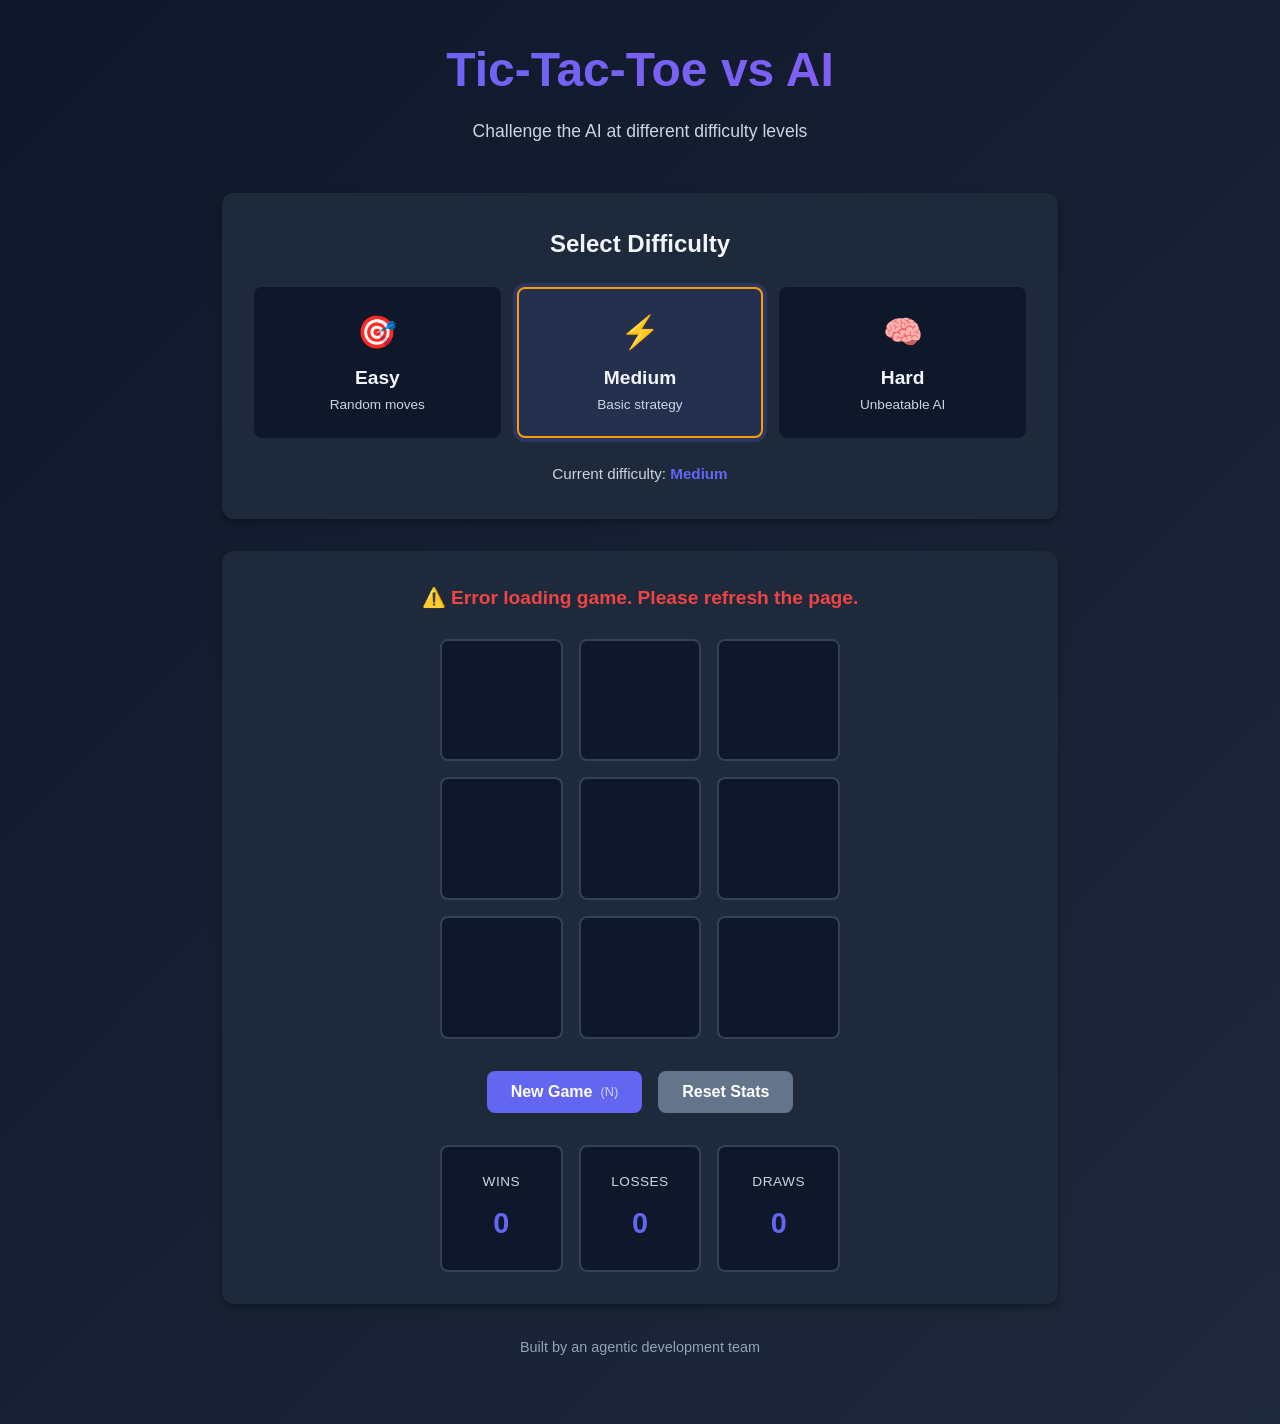
==== commit e4b6b5f2: "feat(TEAM-1615): Implement keyboard navigation with roving tabindex and focus management - Add rovin" ====
--- a/index.html
+++ b/index.html
@@ -4,16 +4,6 @@
     <meta charset="UTF-8">
     <meta name="viewport" content="width=device-width, initial-scale=1.0">
     <title>Tic-Tac-Toe vs AI</title>
-    <script>
-        (function() {
-            var stored = localStorage.getItem('theme');
-            var prefersDark = window.matchMedia('(prefers-color-scheme: dark)').matches;
-            var theme = stored || (prefersDark ? 'dark' : 'light');
-            if (theme === 'light') {
-                document.documentElement.setAttribute('data-theme', 'light');
-            }
-        })();
-    </script>
     <link rel="stylesheet" href="css/styles.css">
 </head>
 <body>
@@ -21,11 +11,6 @@
         <header>
             <h1>Tic-Tac-Toe vs AI</h1>
             <p class="subtitle">Challenge the AI at different difficulty levels</p>
-            <button class="theme-toggle" id="theme-toggle"
-                    aria-label="Switch to light theme"
-                    title="Toggle theme">
-                <span class="theme-toggle-icon" aria-hidden="true">🌙</span>
-            </button>
         </header>
 
         <main>
@@ -39,6 +24,7 @@
                         data-difficulty="easy"
                         role="radio"
                         aria-checked="false"
+                        tabindex="-1"
                         aria-label="Easy difficulty - AI makes random moves"
                     >
                         <span class="difficulty-icon">🎯</span>
@@ -52,6 +38,7 @@
                         data-difficulty="medium"
                         role="radio"
                         aria-checked="true"
+                        tabindex="0"
                         aria-label="Medium difficulty - AI uses basic strategy"
                     >
                         <span class="difficulty-icon">⚡</span>
@@ -65,6 +52,7 @@
                         data-difficulty="hard"
                         role="radio"
                         aria-checked="false"
+                        tabindex="-1"
                         aria-label="Hard difficulty - AI uses optimal minimax algorithm"
                     >
                         <span class="difficulty-icon">🧠</span>
@@ -84,20 +72,26 @@
                 </div>
 
                 <div class="game-board" role="grid" aria-label="Tic-tac-toe game board">
-                    <button class="cell" data-index="0" aria-label="Cell 1"></button>
-                    <button class="cell" data-index="1" aria-label="Cell 2"></button>
-                    <button class="cell" data-index="2" aria-label="Cell 3"></button>
-                    <button class="cell" data-index="3" aria-label="Cell 4"></button>
-                    <button class="cell" data-index="4" aria-label="Cell 5"></button>
-                    <button class="cell" data-index="5" aria-label="Cell 6"></button>
-                    <button class="cell" data-index="6" aria-label="Cell 7"></button>
-                    <button class="cell" data-index="7" aria-label="Cell 8"></button>
-                    <button class="cell" data-index="8" aria-label="Cell 9"></button>
+                    <div role="row" aria-rowindex="1">
+                        <button class="cell" role="gridcell" data-index="0" tabindex="0" aria-label="Row 1, Column 1: empty" aria-colindex="1"></button>
+                        <button class="cell" role="gridcell" data-index="1" tabindex="-1" aria-label="Row 1, Column 2: empty" aria-colindex="2"></button>
+                        <button class="cell" role="gridcell" data-index="2" tabindex="-1" aria-label="Row 1, Column 3: empty" aria-colindex="3"></button>
+                    </div>
+                    <div role="row" aria-rowindex="2">
+                        <button class="cell" role="gridcell" data-index="3" tabindex="-1" aria-label="Row 2, Column 1: empty" aria-colindex="1"></button>
+                        <button class="cell" role="gridcell" data-index="4" tabindex="-1" aria-label="Row 2, Column 2: empty" aria-colindex="2"></button>
+                        <button class="cell" role="gridcell" data-index="5" tabindex="-1" aria-label="Row 2, Column 3: empty" aria-colindex="3"></button>
+                    </div>
+                    <div role="row" aria-rowindex="3">
+                        <button class="cell" role="gridcell" data-index="6" tabindex="-1" aria-label="Row 3, Column 1: empty" aria-colindex="1"></button>
+                        <button class="cell" role="gridcell" data-index="7" tabindex="-1" aria-label="Row 3, Column 2: empty" aria-colindex="2"></button>
+                        <button class="cell" role="gridcell" data-index="8" tabindex="-1" aria-label="Row 3, Column 3: empty" aria-colindex="3"></button>
+                    </div>
                 </div>
 
                 <div class="game-controls">
-                    <button id="new-game-btn" class="btn btn-primary">
-                        New Game
+                    <button id="new-game-btn" class="btn btn-primary" aria-keyshortcuts="n">
+                        New Game <span class="kbd-hint">(N)</span>
                     </button>
                     <button id="reset-stats-btn" class="btn btn-secondary">
                         Reset Stats
@@ -141,4 +135,4 @@
 
     <script type="module" src="js/main.js"></script>
 </body>
-</html>+</html>
--- a/css/styles.css
+++ b/css/styles.css
@@ -35,6 +35,9 @@
     --easy-color: #10b981;
     --medium-color: #f59e0b;
     --hard-color: #ef4444;
+    
+    /* Focus Color */
+    --focus-color: #a78bfa;
     
     /* Spacing */
     --spacing-xs: 0.5rem;
@@ -67,7 +70,6 @@
 }
 
 header {
-    position: relative;
     text-align: center;
     margin-bottom: var(--spacing-xl);
     animation: fadeInDown 0.6s ease-out;
@@ -100,43 +102,6 @@
     padding: var(--spacing-lg) 0;
     color: var(--text-muted);
     font-size: 0.9rem;
-}
-
-/* ===========================
-   Theme Toggle Button
-   =========================== */
-.theme-toggle {
-    position: absolute;
-    top: 0;
-    right: 0;
-    width: 44px;
-    height: 44px;
-    border: 2px solid transparent;
-    border-radius: 50%;
-    background: transparent;
-    cursor: pointer;
-    display: flex;
-    align-items: center;
-    justify-content: center;
-    transition: var(--transition);
-    font-size: 1.5rem;
-    line-height: 1;
-    padding: 0;
-    color: var(--text-primary);
-}
-
-.theme-toggle:hover {
-    background: rgba(255, 255, 255, 0.1);
-    transform: rotate(15deg);
-}
-
-.theme-toggle:focus-visible {
-    outline: 3px solid var(--primary-color);
-    outline-offset: 2px;
-}
-
-.theme-toggle:active {
-    transform: scale(0.9);
 }
 
 /* ===========================
@@ -200,9 +165,17 @@
     box-shadow: 0 4px 12px rgba(0, 0, 0, 0.4);
 }
 
-.difficulty-btn:focus {
-    outline: 2px solid var(--primary-color);
+/* Difficulty button focus — prominent ring */
+.difficulty-btn:focus-visible {
+    outline: 3px solid var(--focus-color);
     outline-offset: 2px;
+    box-shadow: 0 0 0 3px rgba(167, 139, 250, 0.3);
+    transform: none;
+}
+
+.difficulty-btn:focus:not(:focus-visible) {
+    outline: none;
+    box-shadow: none;
 }
 
 .difficulty-btn.active {
@@ -287,6 +260,11 @@
     max-width: 400px;
     margin: 0 auto var(--spacing-lg);
     aspect-ratio: 1;
+}
+
+/* Make role="row" wrappers transparent to grid layout */
+.game-board > [role="row"] {
+    display: contents;
 }
 
 .cell {
@@ -327,14 +305,43 @@
     box-shadow: 0 0 20px rgba(99, 102, 241, 0.3);
 }
 
-.cell:focus {
-    outline: 2px solid var(--primary-color);
-    outline-offset: 2px;
+/* Cell focus — prominent ring + glow (keyboard only) */
+.cell:focus-visible {
+    outline: 3px solid var(--focus-color);
+    outline-offset: 3px;
+    box-shadow: 
+        0 0 0 3px rgba(167, 139, 250, 0.4),
+        0 0 12px rgba(167, 139, 250, 0.3);
+    border-color: var(--focus-color);
+    transform: none;
+    z-index: 1;
+    transition: outline-offset 0.15s ease, box-shadow 0.15s ease;
+}
+
+/* Remove focus ring on mouse click */
+.cell:focus:not(:focus-visible) {
+    outline: none;
+    box-shadow: none;
+}
+
+/* Active/pressed cell */
+.cell:active:not(:disabled) {
+    transform: scale(0.95);
+    outline-color: #c4b5fd;
+    background: rgba(167, 139, 250, 0.1);
 }
 
 .cell:disabled {
     cursor: not-allowed;
     opacity: 0.8;
+}
+
+/* Disabled cell focus (game-over state) */
+.cell:disabled:focus-visible {
+    outline: 2px dashed #64748b;
+    outline-offset: 2px;
+    box-shadow: none;
+    border-color: var(--surface-hover);
 }
 
 .cell.winning {
@@ -375,9 +382,15 @@
     gap: var(--spacing-xs);
 }
 
-.btn:focus {
-    outline: 2px solid var(--primary-color);
-    outline-offset: 2px;
+/* Action button focus — prominent ring */
+.btn:focus-visible {
+    outline: 3px solid var(--focus-color);
+    outline-offset: 3px;
+    box-shadow: 0 0 0 3px rgba(167, 139, 250, 0.4);
+}
+
+.btn:focus:not(:focus-visible) {
+    outline: none;
 }
 
 .btn-primary {
@@ -405,6 +418,13 @@
     background: var(--secondary-hover);
     transform: translateY(-2px);
     box-shadow: 0 4px 12px rgba(100, 116, 139, 0.4);
+}
+
+/* Keyboard shortcut hint styling */
+.kbd-hint {
+    font-size: 0.8em;
+    opacity: 0.7;
+    font-weight: 400;
 }
 
 /* ===========================
@@ -572,10 +592,6 @@
     .btn {
         width: 100%;
     }
-
-    .theme-toggle {
-        top: -4px;
-    }
 }
 
 @media (max-width: 480px) {
@@ -608,6 +624,12 @@
         animation-iteration-count: 1 !important;
         transition-duration: 0.01ms !important;
     }
+
+    .cell:focus-visible,
+    .difficulty-btn:focus-visible,
+    .btn:focus-visible {
+        transition: none;
+    }
 }
 
 /* High contrast mode support */
@@ -619,12 +641,20 @@
     .difficulty-btn.active {
         border-width: 3px;
     }
-}
-
-/* Focus visible for keyboard navigation */
-:focus-visible {
-    outline: 3px solid var(--primary-color);
-    outline-offset: 2px;
+
+    .cell:focus-visible {
+        outline: 4px solid #ffffff;
+        outline-offset: 4px;
+        box-shadow: 0 0 0 4px rgba(255, 255, 255, 0.6);
+        border-color: #ffffff;
+    }
+
+    .difficulty-btn:focus-visible,
+    .btn:focus-visible {
+        outline: 4px solid #ffffff;
+        outline-offset: 3px;
+        box-shadow: 0 0 0 4px rgba(255, 255, 255, 0.6);
+    }
 }
 
 /* Screen reader only content */
@@ -639,83 +669,3 @@
     white-space: nowrap;
     border-width: 0;
 }
-
-/* ===========================
-   Light Theme
-   =========================== */
-[data-theme="light"] {
-    --primary-color: #4f46e5;
-    --primary-hover: #4338ca;
-    --primary-active: #3730a3;
-    --secondary-color: #64748b;
-    --secondary-hover: #475569;
-
-    --bg-color: #f8fafc;
-    --surface-color: #ffffff;
-    --surface-hover: #f1f5f9;
-
-    --text-primary: #0f172a;
-    --text-secondary: #475569;
-    --text-muted: #64748b;
-
-    --success-color: #059669;
-    --danger-color: #dc2626;
-    --warning-color: #d97706;
-
-    --easy-color: #059669;
-    --medium-color: #d97706;
-    --hard-color: #dc2626;
-}
-
-[data-theme="light"] body {
-    background: linear-gradient(135deg, #f8fafc 0%, #e2e8f0 100%);
-}
-
-[data-theme="light"] .difficulty-selector,
-[data-theme="light"] .game-section {
-    box-shadow: 0 4px 6px rgba(0, 0, 0, 0.07), 0 1px 3px rgba(0, 0, 0, 0.05);
-}
-
-[data-theme="light"] .cell {
-    border-color: #e2e8f0;
-}
-
-[data-theme="light"] .score-item {
-    border-color: #e2e8f0;
-}
-
-[data-theme="light"] .difficulty-btn {
-    border-color: #e2e8f0;
-}
-
-[data-theme="light"] .modal {
-    background: rgba(0, 0, 0, 0.5);
-}
-
-[data-theme="light"] .modal-content {
-    box-shadow: 0 20px 60px rgba(0, 0, 0, 0.2);
-}
-
-[data-theme="light"] .theme-toggle:hover {
-    background: rgba(0, 0, 0, 0.06);
-}
-
-[data-theme="light"] header h1 {
-    background: linear-gradient(135deg, #4f46e5, #7c3aed);
-    -webkit-background-clip: text;
-    -webkit-text-fill-color: transparent;
-    background-clip: text;
-}
-
-/* ===========================
-   Theme Transition (added via JS after first toggle)
-   =========================== */
-.theme-transition,
-.theme-transition *,
-.theme-transition *::before,
-.theme-transition *::after {
-    transition: background-color 0.3s ease,
-                color 0.3s ease,
-                border-color 0.3s ease,
-                box-shadow 0.3s ease !important;
-}
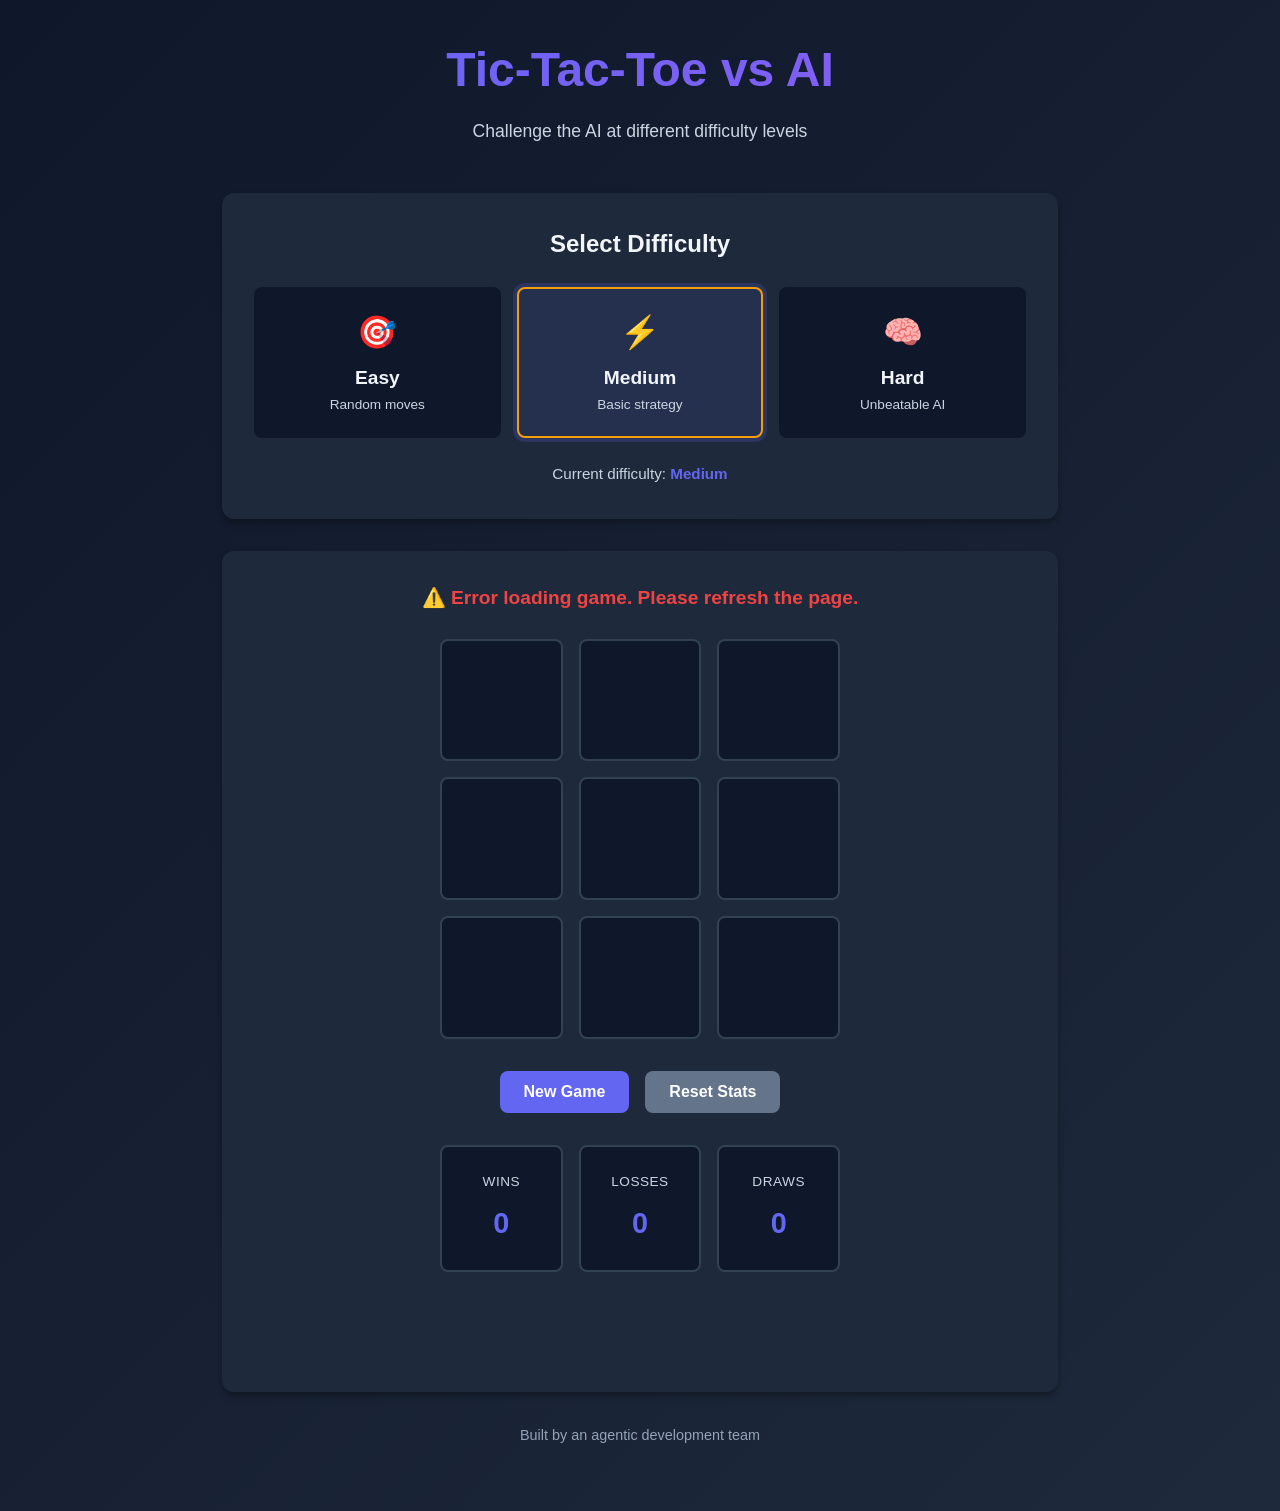
==== commit d3daba0f: "feat(TEAM-1613): Add win-streak tracking and confetti celebration - Add currentStreak and bestStreak" ====
--- a/index.html
+++ b/index.html
@@ -24,7 +24,6 @@
                         data-difficulty="easy"
                         role="radio"
                         aria-checked="false"
-                        tabindex="-1"
                         aria-label="Easy difficulty - AI makes random moves"
                     >
                         <span class="difficulty-icon">🎯</span>
@@ -38,7 +37,6 @@
                         data-difficulty="medium"
                         role="radio"
                         aria-checked="true"
-                        tabindex="0"
                         aria-label="Medium difficulty - AI uses basic strategy"
                     >
                         <span class="difficulty-icon">⚡</span>
@@ -52,7 +50,6 @@
                         data-difficulty="hard"
                         role="radio"
                         aria-checked="false"
-                        tabindex="-1"
                         aria-label="Hard difficulty - AI uses optimal minimax algorithm"
                     >
                         <span class="difficulty-icon">🧠</span>
@@ -72,26 +69,20 @@
                 </div>
 
                 <div class="game-board" role="grid" aria-label="Tic-tac-toe game board">
-                    <div role="row" aria-rowindex="1">
-                        <button class="cell" role="gridcell" data-index="0" tabindex="0" aria-label="Row 1, Column 1: empty" aria-colindex="1"></button>
-                        <button class="cell" role="gridcell" data-index="1" tabindex="-1" aria-label="Row 1, Column 2: empty" aria-colindex="2"></button>
-                        <button class="cell" role="gridcell" data-index="2" tabindex="-1" aria-label="Row 1, Column 3: empty" aria-colindex="3"></button>
-                    </div>
-                    <div role="row" aria-rowindex="2">
-                        <button class="cell" role="gridcell" data-index="3" tabindex="-1" aria-label="Row 2, Column 1: empty" aria-colindex="1"></button>
-                        <button class="cell" role="gridcell" data-index="4" tabindex="-1" aria-label="Row 2, Column 2: empty" aria-colindex="2"></button>
-                        <button class="cell" role="gridcell" data-index="5" tabindex="-1" aria-label="Row 2, Column 3: empty" aria-colindex="3"></button>
-                    </div>
-                    <div role="row" aria-rowindex="3">
-                        <button class="cell" role="gridcell" data-index="6" tabindex="-1" aria-label="Row 3, Column 1: empty" aria-colindex="1"></button>
-                        <button class="cell" role="gridcell" data-index="7" tabindex="-1" aria-label="Row 3, Column 2: empty" aria-colindex="2"></button>
-                        <button class="cell" role="gridcell" data-index="8" tabindex="-1" aria-label="Row 3, Column 3: empty" aria-colindex="3"></button>
-                    </div>
+                    <button class="cell" data-index="0" aria-label="Cell 1"></button>
+                    <button class="cell" data-index="1" aria-label="Cell 2"></button>
+                    <button class="cell" data-index="2" aria-label="Cell 3"></button>
+                    <button class="cell" data-index="3" aria-label="Cell 4"></button>
+                    <button class="cell" data-index="4" aria-label="Cell 5"></button>
+                    <button class="cell" data-index="5" aria-label="Cell 6"></button>
+                    <button class="cell" data-index="6" aria-label="Cell 7"></button>
+                    <button class="cell" data-index="7" aria-label="Cell 8"></button>
+                    <button class="cell" data-index="8" aria-label="Cell 9"></button>
                 </div>
 
                 <div class="game-controls">
-                    <button id="new-game-btn" class="btn btn-primary" aria-keyshortcuts="n">
-                        New Game <span class="kbd-hint">(N)</span>
+                    <button id="new-game-btn" class="btn btn-primary">
+                        New Game
                     </button>
                     <button id="reset-stats-btn" class="btn btn-secondary">
                         Reset Stats
@@ -111,6 +102,20 @@
                     <div class="score-item">
                         <span class="score-label">Draws</span>
                         <span class="score-value" id="draws">0</span>
+                    </div>
+                </div>
+
+                <!-- Streak Counter -->
+                <div class="streak-counter" id="streak-counter" aria-live="polite" aria-atomic="true">
+                    <div class="streak-current">
+                        <span class="streak-icon">🔥</span>
+                        <span class="streak-label">Streak</span>
+                        <span class="streak-value" id="current-streak">0</span>
+                    </div>
+                    <div class="streak-best">
+                        <span class="streak-icon">⭐</span>
+                        <span class="streak-label">Best</span>
+                        <span class="streak-value" id="best-streak">0</span>
                     </div>
                 </div>
             </section>
--- a/css/styles.css
+++ b/css/styles.css
@@ -36,15 +36,20 @@
     --medium-color: #f59e0b;
     --hard-color: #ef4444;
     
-    /* Focus Color */
-    --focus-color: #a78bfa;
-    
     /* Spacing */
     --spacing-xs: 0.5rem;
     --spacing-sm: 1rem;
     --spacing-md: 1.5rem;
     --spacing-lg: 2rem;
     --spacing-xl: 3rem;
+
+    /* Streak Feature */
+    --streak-color: #f59e0b;
+    --streak-glow: rgba(245, 158, 11, 0.3);
+    --streak-glow-intense: rgba(245, 158, 11, 0.5);
+    --streak-tier1-color: #10b981;
+    --streak-tier2-color: #f59e0b;
+    --streak-tier3-color: #fbbf24;
 }
 
 body {
@@ -165,17 +170,9 @@
     box-shadow: 0 4px 12px rgba(0, 0, 0, 0.4);
 }
 
-/* Difficulty button focus — prominent ring */
-.difficulty-btn:focus-visible {
-    outline: 3px solid var(--focus-color);
+.difficulty-btn:focus {
+    outline: 2px solid var(--primary-color);
     outline-offset: 2px;
-    box-shadow: 0 0 0 3px rgba(167, 139, 250, 0.3);
-    transform: none;
-}
-
-.difficulty-btn:focus:not(:focus-visible) {
-    outline: none;
-    box-shadow: none;
 }
 
 .difficulty-btn.active {
@@ -260,11 +257,6 @@
     max-width: 400px;
     margin: 0 auto var(--spacing-lg);
     aspect-ratio: 1;
-}
-
-/* Make role="row" wrappers transparent to grid layout */
-.game-board > [role="row"] {
-    display: contents;
 }
 
 .cell {
@@ -305,43 +297,14 @@
     box-shadow: 0 0 20px rgba(99, 102, 241, 0.3);
 }
 
-/* Cell focus — prominent ring + glow (keyboard only) */
-.cell:focus-visible {
-    outline: 3px solid var(--focus-color);
-    outline-offset: 3px;
-    box-shadow: 
-        0 0 0 3px rgba(167, 139, 250, 0.4),
-        0 0 12px rgba(167, 139, 250, 0.3);
-    border-color: var(--focus-color);
-    transform: none;
-    z-index: 1;
-    transition: outline-offset 0.15s ease, box-shadow 0.15s ease;
-}
-
-/* Remove focus ring on mouse click */
-.cell:focus:not(:focus-visible) {
-    outline: none;
-    box-shadow: none;
-}
-
-/* Active/pressed cell */
-.cell:active:not(:disabled) {
-    transform: scale(0.95);
-    outline-color: #c4b5fd;
-    background: rgba(167, 139, 250, 0.1);
+.cell:focus {
+    outline: 2px solid var(--primary-color);
+    outline-offset: 2px;
 }
 
 .cell:disabled {
     cursor: not-allowed;
     opacity: 0.8;
-}
-
-/* Disabled cell focus (game-over state) */
-.cell:disabled:focus-visible {
-    outline: 2px dashed #64748b;
-    outline-offset: 2px;
-    box-shadow: none;
-    border-color: var(--surface-hover);
 }
 
 .cell.winning {
@@ -382,15 +345,9 @@
     gap: var(--spacing-xs);
 }
 
-/* Action button focus — prominent ring */
-.btn:focus-visible {
-    outline: 3px solid var(--focus-color);
-    outline-offset: 3px;
-    box-shadow: 0 0 0 3px rgba(167, 139, 250, 0.4);
-}
-
-.btn:focus:not(:focus-visible) {
-    outline: none;
+.btn:focus {
+    outline: 2px solid var(--primary-color);
+    outline-offset: 2px;
 }
 
 .btn-primary {
@@ -418,13 +375,6 @@
     background: var(--secondary-hover);
     transform: translateY(-2px);
     box-shadow: 0 4px 12px rgba(100, 116, 139, 0.4);
-}
-
-/* Keyboard shortcut hint styling */
-.kbd-hint {
-    font-size: 0.8em;
-    opacity: 0.7;
-    font-weight: 400;
 }
 
 /* ===========================
@@ -460,6 +410,85 @@
     font-size: 1.8rem;
     font-weight: 700;
     color: var(--primary-color);
+}
+
+/* ===========================
+   Streak Counter
+   =========================== */
+.streak-counter {
+    display: flex;
+    justify-content: space-between;
+    align-items: center;
+    background: var(--bg-color);
+    border: 2px solid var(--surface-hover);
+    border-radius: var(--border-radius-sm);
+    padding: 1rem 1.5rem;
+    margin-top: var(--spacing-sm);
+    max-width: 400px;
+    margin-left: auto;
+    margin-right: auto;
+    opacity: 0;
+    visibility: hidden;
+    transition: opacity 0.3s ease, visibility 0.3s ease, border-color 0.3s ease, box-shadow 0.3s ease;
+}
+
+.streak-counter.visible {
+    opacity: 1;
+    visibility: visible;
+}
+
+.streak-current,
+.streak-best {
+    display: flex;
+    align-items: center;
+    gap: 0.5rem;
+}
+
+.streak-icon {
+    font-size: 1.2rem;
+}
+
+.streak-label {
+    font-size: 0.85rem;
+    font-weight: 400;
+    color: var(--text-secondary);
+}
+
+.streak-counter .streak-value {
+    font-size: 1.4rem;
+    font-weight: 700;
+    color: var(--streak-color);
+}
+
+.streak-best .streak-value {
+    color: var(--text-muted);
+}
+
+/* Streak Tier States */
+.streak-counter.tier-1 {
+    border-color: var(--streak-tier1-color);
+}
+
+.streak-counter.tier-1 .streak-current .streak-value {
+    animation: streakPulse 0.6s ease-in-out;
+}
+
+.streak-counter.tier-2 {
+    border-color: var(--streak-tier2-color);
+    box-shadow: 0 0 15px var(--streak-glow);
+    animation: streakShake 0.3s ease-in-out;
+}
+
+.streak-counter.tier-3 {
+    box-shadow: 0 0 25px var(--streak-glow-intense);
+    animation: gradientBorder 3s linear infinite, streakShake 0.3s ease-in-out;
+}
+
+.streak-counter.tier-3 .streak-current .streak-value {
+    background: linear-gradient(135deg, #f59e0b, #fbbf24);
+    -webkit-background-clip: text;
+    -webkit-text-fill-color: transparent;
+    background-clip: text;
 }
 
 /* ===========================
@@ -565,6 +594,33 @@
     }
 }
 
+@keyframes streakPulse {
+    0%, 100% { transform: scale(1); }
+    50% { transform: scale(1.15); }
+}
+
+@keyframes streakShake {
+    0%, 100% { transform: translateX(0); }
+    20% { transform: translateX(-2px); }
+    40% { transform: translateX(2px); }
+    60% { transform: translateX(-1px); }
+    80% { transform: translateX(1px); }
+}
+
+@keyframes streakGlow {
+    0% { box-shadow: 0 0 5px var(--streak-glow); }
+    50% { box-shadow: 0 0 20px var(--streak-glow), 0 0 40px var(--streak-glow); }
+    100% { box-shadow: 0 0 5px var(--streak-glow); }
+}
+
+@keyframes gradientBorder {
+    0% { border-color: #6366f1; }
+    25% { border-color: #f59e0b; }
+    50% { border-color: #fbbf24; }
+    75% { border-color: #10b981; }
+    100% { border-color: #6366f1; }
+}
+
 /* ===========================
    Responsive Design
    =========================== */
@@ -592,6 +648,10 @@
     .btn {
         width: 100%;
     }
+
+    .streak-counter {
+        max-width: 100%;
+    }
 }
 
 @media (max-width: 480px) {
@@ -610,6 +670,22 @@
     
     .cell {
         font-size: 1.5rem;
+    }
+
+    .streak-counter {
+        padding: 0.75rem 1rem;
+    }
+
+    .streak-counter .streak-value {
+        font-size: 1.2rem;
+    }
+
+    .streak-counter .streak-label {
+        font-size: 0.75rem;
+    }
+
+    .streak-counter .streak-icon {
+        font-size: 1rem;
     }
 }
 
@@ -625,10 +701,9 @@
         transition-duration: 0.01ms !important;
     }
 
-    .cell:focus-visible,
-    .difficulty-btn:focus-visible,
-    .btn:focus-visible {
-        transition: none;
+    .streak-counter {
+        animation: none !important;
+        transition: none !important;
     }
 }
 
@@ -641,20 +716,12 @@
     .difficulty-btn.active {
         border-width: 3px;
     }
-
-    .cell:focus-visible {
-        outline: 4px solid #ffffff;
-        outline-offset: 4px;
-        box-shadow: 0 0 0 4px rgba(255, 255, 255, 0.6);
-        border-color: #ffffff;
-    }
-
-    .difficulty-btn:focus-visible,
-    .btn:focus-visible {
-        outline: 4px solid #ffffff;
-        outline-offset: 3px;
-        box-shadow: 0 0 0 4px rgba(255, 255, 255, 0.6);
-    }
+}
+
+/* Focus visible for keyboard navigation */
+:focus-visible {
+    outline: 3px solid var(--primary-color);
+    outline-offset: 2px;
 }
 
 /* Screen reader only content */
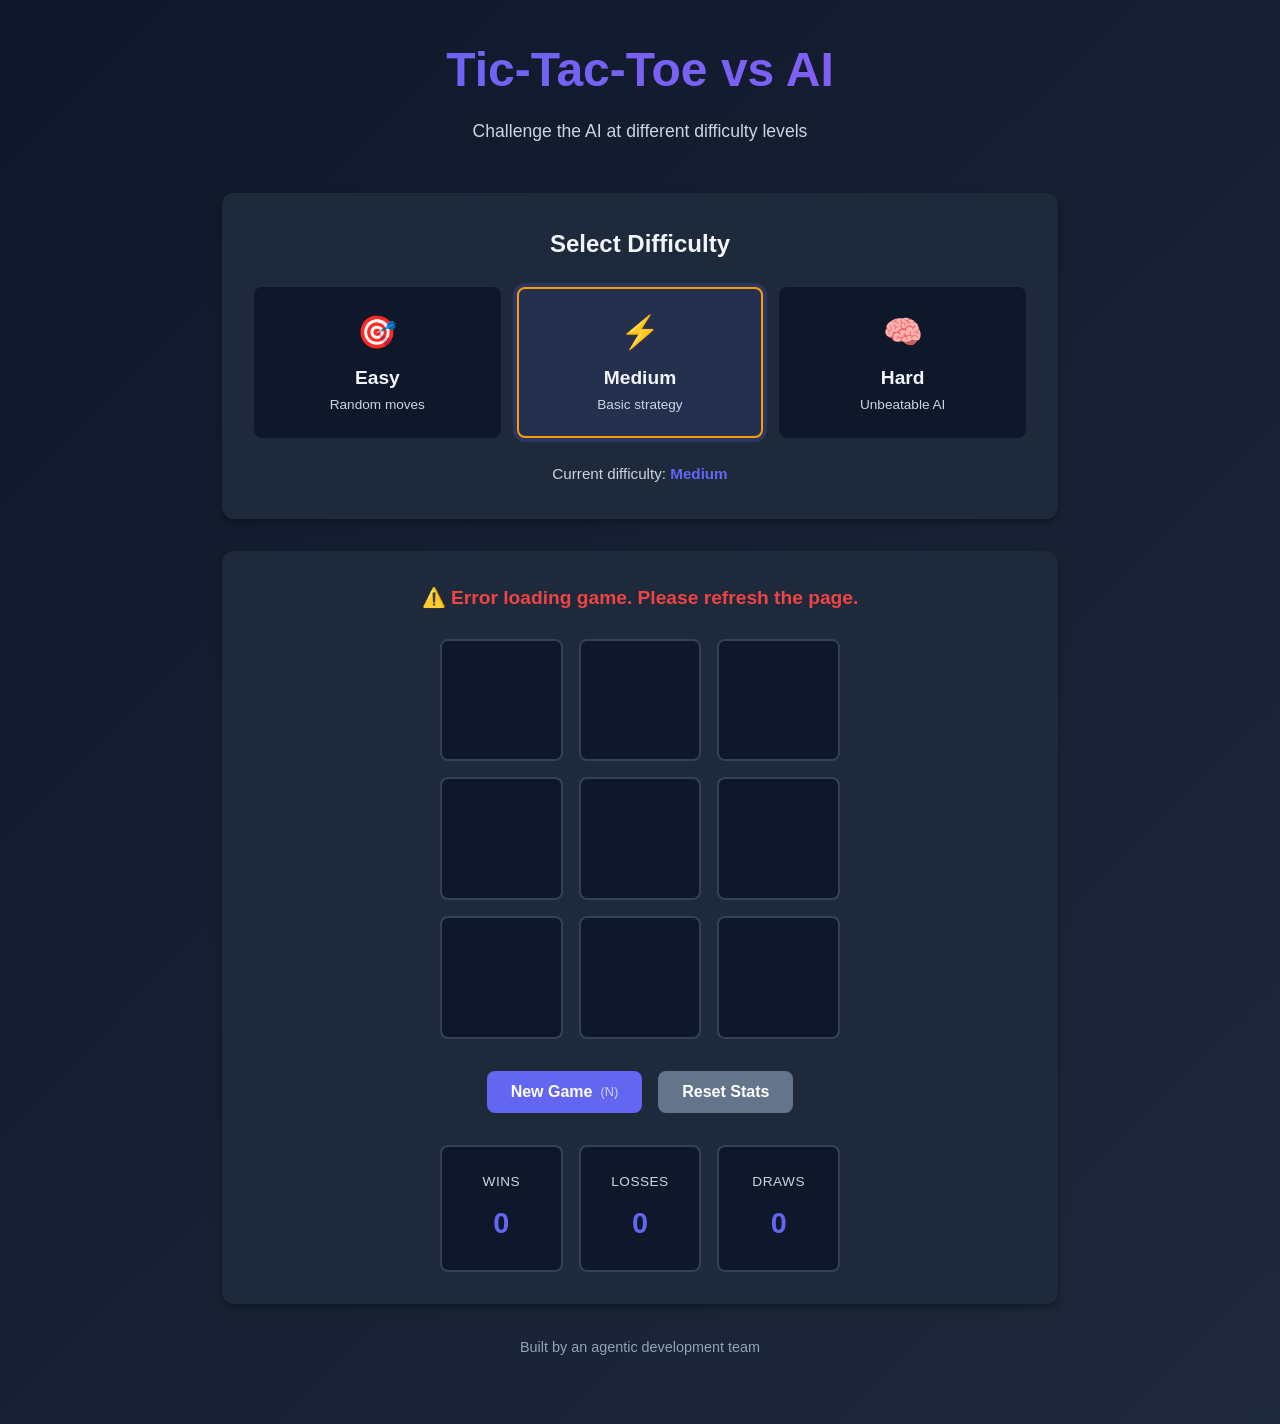
==== commit 772cbf95: "Merge e4b6b5f22437d93b5020d27a28ef90e911a67852 into 4ebd4b9eb3219362218251c76da40bd05c813b9b" ====
--- a/index.html
+++ b/index.html
@@ -24,6 +24,7 @@
                         data-difficulty="easy"
                         role="radio"
                         aria-checked="false"
+                        tabindex="-1"
                         aria-label="Easy difficulty - AI makes random moves"
                     >
                         <span class="difficulty-icon">🎯</span>
@@ -37,6 +38,7 @@
                         data-difficulty="medium"
                         role="radio"
                         aria-checked="true"
+                        tabindex="0"
                         aria-label="Medium difficulty - AI uses basic strategy"
                     >
                         <span class="difficulty-icon">⚡</span>
@@ -50,6 +52,7 @@
                         data-difficulty="hard"
                         role="radio"
                         aria-checked="false"
+                        tabindex="-1"
                         aria-label="Hard difficulty - AI uses optimal minimax algorithm"
                     >
                         <span class="difficulty-icon">🧠</span>
@@ -69,20 +72,26 @@
                 </div>
 
                 <div class="game-board" role="grid" aria-label="Tic-tac-toe game board">
-                    <button class="cell" data-index="0" aria-label="Cell 1"></button>
-                    <button class="cell" data-index="1" aria-label="Cell 2"></button>
-                    <button class="cell" data-index="2" aria-label="Cell 3"></button>
-                    <button class="cell" data-index="3" aria-label="Cell 4"></button>
-                    <button class="cell" data-index="4" aria-label="Cell 5"></button>
-                    <button class="cell" data-index="5" aria-label="Cell 6"></button>
-                    <button class="cell" data-index="6" aria-label="Cell 7"></button>
-                    <button class="cell" data-index="7" aria-label="Cell 8"></button>
-                    <button class="cell" data-index="8" aria-label="Cell 9"></button>
+                    <div role="row" aria-rowindex="1">
+                        <button class="cell" role="gridcell" data-index="0" tabindex="0" aria-label="Row 1, Column 1: empty" aria-colindex="1"></button>
+                        <button class="cell" role="gridcell" data-index="1" tabindex="-1" aria-label="Row 1, Column 2: empty" aria-colindex="2"></button>
+                        <button class="cell" role="gridcell" data-index="2" tabindex="-1" aria-label="Row 1, Column 3: empty" aria-colindex="3"></button>
+                    </div>
+                    <div role="row" aria-rowindex="2">
+                        <button class="cell" role="gridcell" data-index="3" tabindex="-1" aria-label="Row 2, Column 1: empty" aria-colindex="1"></button>
+                        <button class="cell" role="gridcell" data-index="4" tabindex="-1" aria-label="Row 2, Column 2: empty" aria-colindex="2"></button>
+                        <button class="cell" role="gridcell" data-index="5" tabindex="-1" aria-label="Row 2, Column 3: empty" aria-colindex="3"></button>
+                    </div>
+                    <div role="row" aria-rowindex="3">
+                        <button class="cell" role="gridcell" data-index="6" tabindex="-1" aria-label="Row 3, Column 1: empty" aria-colindex="1"></button>
+                        <button class="cell" role="gridcell" data-index="7" tabindex="-1" aria-label="Row 3, Column 2: empty" aria-colindex="2"></button>
+                        <button class="cell" role="gridcell" data-index="8" tabindex="-1" aria-label="Row 3, Column 3: empty" aria-colindex="3"></button>
+                    </div>
                 </div>
 
                 <div class="game-controls">
-                    <button id="new-game-btn" class="btn btn-primary">
-                        New Game
+                    <button id="new-game-btn" class="btn btn-primary" aria-keyshortcuts="n">
+                        New Game <span class="kbd-hint">(N)</span>
                     </button>
                     <button id="reset-stats-btn" class="btn btn-secondary">
                         Reset Stats
@@ -102,20 +111,6 @@
                     <div class="score-item">
                         <span class="score-label">Draws</span>
                         <span class="score-value" id="draws">0</span>
-                    </div>
-                </div>
-
-                <!-- Streak Counter -->
-                <div class="streak-counter" id="streak-counter" aria-live="polite" aria-atomic="true">
-                    <div class="streak-current">
-                        <span class="streak-icon">🔥</span>
-                        <span class="streak-label">Streak</span>
-                        <span class="streak-value" id="current-streak">0</span>
-                    </div>
-                    <div class="streak-best">
-                        <span class="streak-icon">⭐</span>
-                        <span class="streak-label">Best</span>
-                        <span class="streak-value" id="best-streak">0</span>
                     </div>
                 </div>
             </section>
--- a/css/styles.css
+++ b/css/styles.css
@@ -36,20 +36,15 @@
     --medium-color: #f59e0b;
     --hard-color: #ef4444;
     
+    /* Focus Color */
+    --focus-color: #a78bfa;
+    
     /* Spacing */
     --spacing-xs: 0.5rem;
     --spacing-sm: 1rem;
     --spacing-md: 1.5rem;
     --spacing-lg: 2rem;
     --spacing-xl: 3rem;
-
-    /* Streak Feature */
-    --streak-color: #f59e0b;
-    --streak-glow: rgba(245, 158, 11, 0.3);
-    --streak-glow-intense: rgba(245, 158, 11, 0.5);
-    --streak-tier1-color: #10b981;
-    --streak-tier2-color: #f59e0b;
-    --streak-tier3-color: #fbbf24;
 }
 
 body {
@@ -170,9 +165,17 @@
     box-shadow: 0 4px 12px rgba(0, 0, 0, 0.4);
 }
 
-.difficulty-btn:focus {
-    outline: 2px solid var(--primary-color);
+/* Difficulty button focus — prominent ring */
+.difficulty-btn:focus-visible {
+    outline: 3px solid var(--focus-color);
     outline-offset: 2px;
+    box-shadow: 0 0 0 3px rgba(167, 139, 250, 0.3);
+    transform: none;
+}
+
+.difficulty-btn:focus:not(:focus-visible) {
+    outline: none;
+    box-shadow: none;
 }
 
 .difficulty-btn.active {
@@ -257,6 +260,11 @@
     max-width: 400px;
     margin: 0 auto var(--spacing-lg);
     aspect-ratio: 1;
+}
+
+/* Make role="row" wrappers transparent to grid layout */
+.game-board > [role="row"] {
+    display: contents;
 }
 
 .cell {
@@ -297,14 +305,43 @@
     box-shadow: 0 0 20px rgba(99, 102, 241, 0.3);
 }
 
-.cell:focus {
-    outline: 2px solid var(--primary-color);
-    outline-offset: 2px;
+/* Cell focus — prominent ring + glow (keyboard only) */
+.cell:focus-visible {
+    outline: 3px solid var(--focus-color);
+    outline-offset: 3px;
+    box-shadow: 
+        0 0 0 3px rgba(167, 139, 250, 0.4),
+        0 0 12px rgba(167, 139, 250, 0.3);
+    border-color: var(--focus-color);
+    transform: none;
+    z-index: 1;
+    transition: outline-offset 0.15s ease, box-shadow 0.15s ease;
+}
+
+/* Remove focus ring on mouse click */
+.cell:focus:not(:focus-visible) {
+    outline: none;
+    box-shadow: none;
+}
+
+/* Active/pressed cell */
+.cell:active:not(:disabled) {
+    transform: scale(0.95);
+    outline-color: #c4b5fd;
+    background: rgba(167, 139, 250, 0.1);
 }
 
 .cell:disabled {
     cursor: not-allowed;
     opacity: 0.8;
+}
+
+/* Disabled cell focus (game-over state) */
+.cell:disabled:focus-visible {
+    outline: 2px dashed #64748b;
+    outline-offset: 2px;
+    box-shadow: none;
+    border-color: var(--surface-hover);
 }
 
 .cell.winning {
@@ -345,9 +382,15 @@
     gap: var(--spacing-xs);
 }
 
-.btn:focus {
-    outline: 2px solid var(--primary-color);
-    outline-offset: 2px;
+/* Action button focus — prominent ring */
+.btn:focus-visible {
+    outline: 3px solid var(--focus-color);
+    outline-offset: 3px;
+    box-shadow: 0 0 0 3px rgba(167, 139, 250, 0.4);
+}
+
+.btn:focus:not(:focus-visible) {
+    outline: none;
 }
 
 .btn-primary {
@@ -375,6 +418,13 @@
     background: var(--secondary-hover);
     transform: translateY(-2px);
     box-shadow: 0 4px 12px rgba(100, 116, 139, 0.4);
+}
+
+/* Keyboard shortcut hint styling */
+.kbd-hint {
+    font-size: 0.8em;
+    opacity: 0.7;
+    font-weight: 400;
 }
 
 /* ===========================
@@ -410,85 +460,6 @@
     font-size: 1.8rem;
     font-weight: 700;
     color: var(--primary-color);
-}
-
-/* ===========================
-   Streak Counter
-   =========================== */
-.streak-counter {
-    display: flex;
-    justify-content: space-between;
-    align-items: center;
-    background: var(--bg-color);
-    border: 2px solid var(--surface-hover);
-    border-radius: var(--border-radius-sm);
-    padding: 1rem 1.5rem;
-    margin-top: var(--spacing-sm);
-    max-width: 400px;
-    margin-left: auto;
-    margin-right: auto;
-    opacity: 0;
-    visibility: hidden;
-    transition: opacity 0.3s ease, visibility 0.3s ease, border-color 0.3s ease, box-shadow 0.3s ease;
-}
-
-.streak-counter.visible {
-    opacity: 1;
-    visibility: visible;
-}
-
-.streak-current,
-.streak-best {
-    display: flex;
-    align-items: center;
-    gap: 0.5rem;
-}
-
-.streak-icon {
-    font-size: 1.2rem;
-}
-
-.streak-label {
-    font-size: 0.85rem;
-    font-weight: 400;
-    color: var(--text-secondary);
-}
-
-.streak-counter .streak-value {
-    font-size: 1.4rem;
-    font-weight: 700;
-    color: var(--streak-color);
-}
-
-.streak-best .streak-value {
-    color: var(--text-muted);
-}
-
-/* Streak Tier States */
-.streak-counter.tier-1 {
-    border-color: var(--streak-tier1-color);
-}
-
-.streak-counter.tier-1 .streak-current .streak-value {
-    animation: streakPulse 0.6s ease-in-out;
-}
-
-.streak-counter.tier-2 {
-    border-color: var(--streak-tier2-color);
-    box-shadow: 0 0 15px var(--streak-glow);
-    animation: streakShake 0.3s ease-in-out;
-}
-
-.streak-counter.tier-3 {
-    box-shadow: 0 0 25px var(--streak-glow-intense);
-    animation: gradientBorder 3s linear infinite, streakShake 0.3s ease-in-out;
-}
-
-.streak-counter.tier-3 .streak-current .streak-value {
-    background: linear-gradient(135deg, #f59e0b, #fbbf24);
-    -webkit-background-clip: text;
-    -webkit-text-fill-color: transparent;
-    background-clip: text;
 }
 
 /* ===========================
@@ -594,33 +565,6 @@
     }
 }
 
-@keyframes streakPulse {
-    0%, 100% { transform: scale(1); }
-    50% { transform: scale(1.15); }
-}
-
-@keyframes streakShake {
-    0%, 100% { transform: translateX(0); }
-    20% { transform: translateX(-2px); }
-    40% { transform: translateX(2px); }
-    60% { transform: translateX(-1px); }
-    80% { transform: translateX(1px); }
-}
-
-@keyframes streakGlow {
-    0% { box-shadow: 0 0 5px var(--streak-glow); }
-    50% { box-shadow: 0 0 20px var(--streak-glow), 0 0 40px var(--streak-glow); }
-    100% { box-shadow: 0 0 5px var(--streak-glow); }
-}
-
-@keyframes gradientBorder {
-    0% { border-color: #6366f1; }
-    25% { border-color: #f59e0b; }
-    50% { border-color: #fbbf24; }
-    75% { border-color: #10b981; }
-    100% { border-color: #6366f1; }
-}
-
 /* ===========================
    Responsive Design
    =========================== */
@@ -648,10 +592,6 @@
     .btn {
         width: 100%;
     }
-
-    .streak-counter {
-        max-width: 100%;
-    }
 }
 
 @media (max-width: 480px) {
@@ -670,22 +610,6 @@
     
     .cell {
         font-size: 1.5rem;
-    }
-
-    .streak-counter {
-        padding: 0.75rem 1rem;
-    }
-
-    .streak-counter .streak-value {
-        font-size: 1.2rem;
-    }
-
-    .streak-counter .streak-label {
-        font-size: 0.75rem;
-    }
-
-    .streak-counter .streak-icon {
-        font-size: 1rem;
     }
 }
 
@@ -701,9 +625,10 @@
         transition-duration: 0.01ms !important;
     }
 
-    .streak-counter {
-        animation: none !important;
-        transition: none !important;
+    .cell:focus-visible,
+    .difficulty-btn:focus-visible,
+    .btn:focus-visible {
+        transition: none;
     }
 }
 
@@ -716,12 +641,20 @@
     .difficulty-btn.active {
         border-width: 3px;
     }
-}
-
-/* Focus visible for keyboard navigation */
-:focus-visible {
-    outline: 3px solid var(--primary-color);
-    outline-offset: 2px;
+
+    .cell:focus-visible {
+        outline: 4px solid #ffffff;
+        outline-offset: 4px;
+        box-shadow: 0 0 0 4px rgba(255, 255, 255, 0.6);
+        border-color: #ffffff;
+    }
+
+    .difficulty-btn:focus-visible,
+    .btn:focus-visible {
+        outline: 4px solid #ffffff;
+        outline-offset: 3px;
+        box-shadow: 0 0 0 4px rgba(255, 255, 255, 0.6);
+    }
 }
 
 /* Screen reader only content */
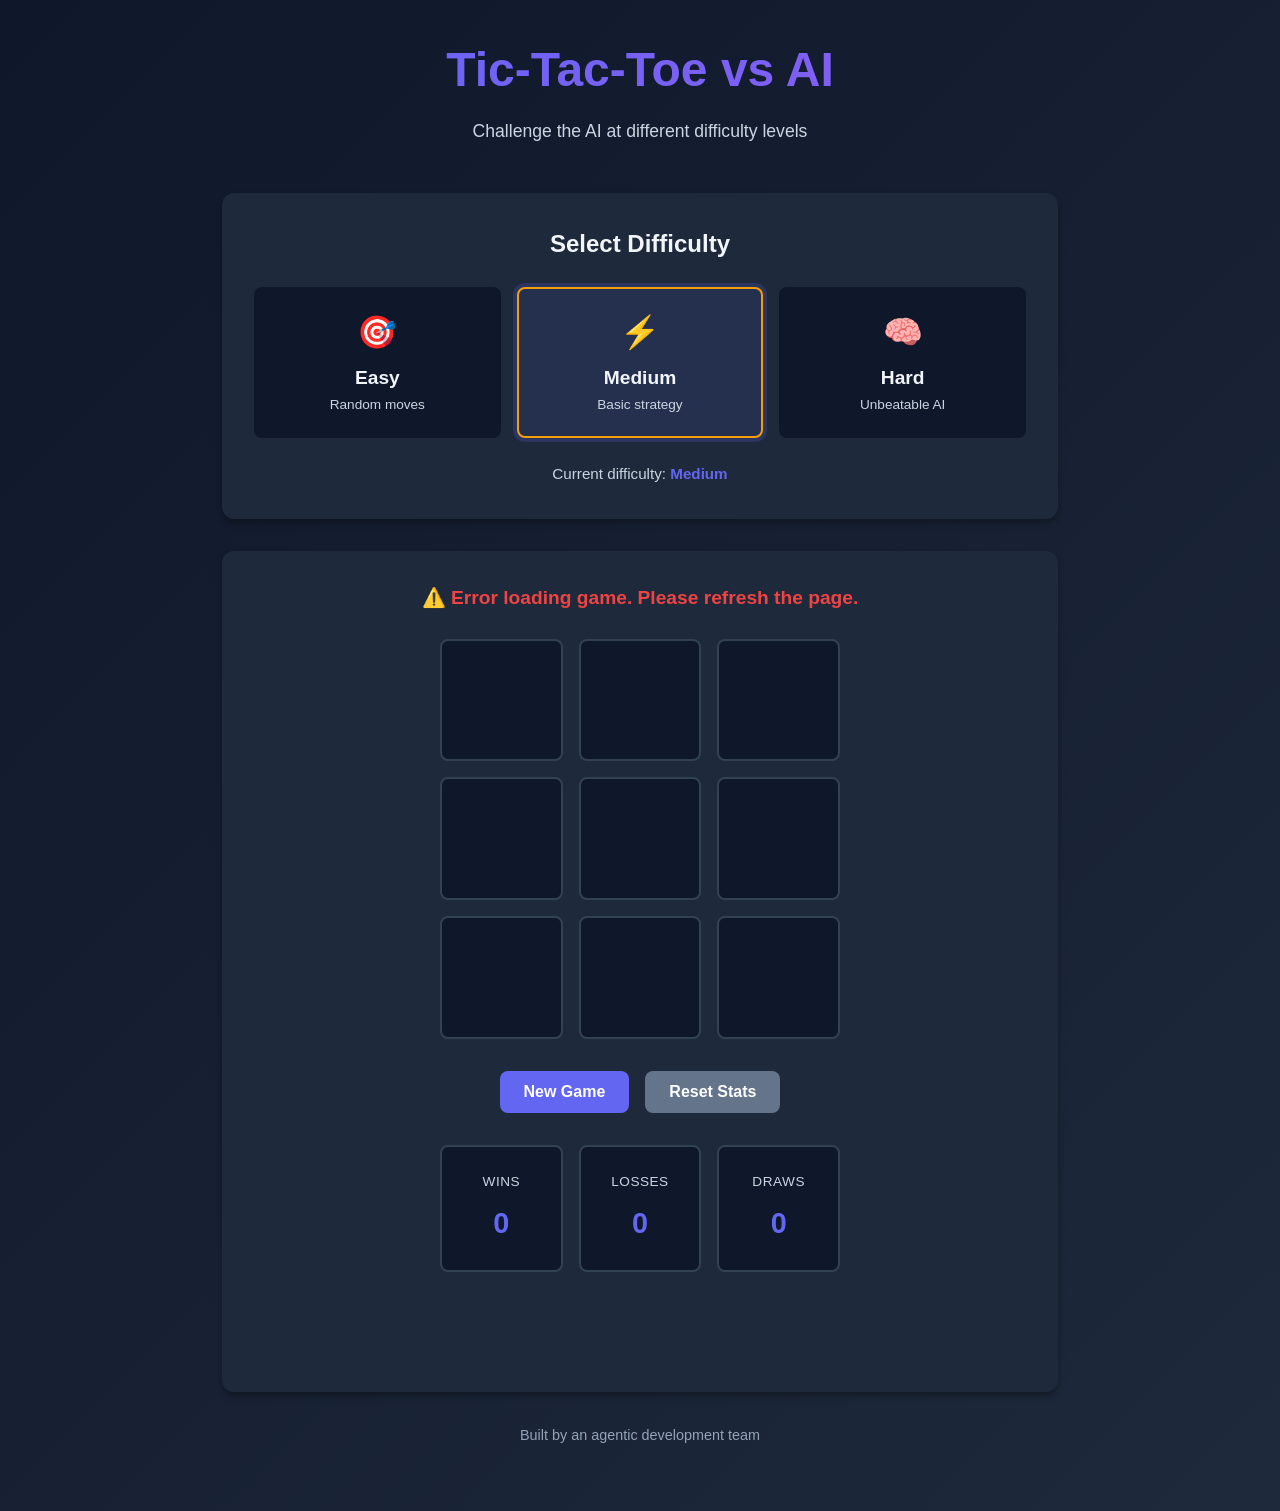
==== commit 2838aab7: "Merge d3daba0fae7531e3d916b812e38cb1d06b4ac401 into 4ebd4b9eb3219362218251c76da40bd05c813b9b" ====
--- a/index.html
+++ b/index.html
@@ -24,7 +24,6 @@
                         data-difficulty="easy"
                         role="radio"
                         aria-checked="false"
-                        tabindex="-1"
                         aria-label="Easy difficulty - AI makes random moves"
                     >
                         <span class="difficulty-icon">🎯</span>
@@ -38,7 +37,6 @@
                         data-difficulty="medium"
                         role="radio"
                         aria-checked="true"
-                        tabindex="0"
                         aria-label="Medium difficulty - AI uses basic strategy"
                     >
                         <span class="difficulty-icon">⚡</span>
@@ -52,7 +50,6 @@
                         data-difficulty="hard"
                         role="radio"
                         aria-checked="false"
-                        tabindex="-1"
                         aria-label="Hard difficulty - AI uses optimal minimax algorithm"
                     >
                         <span class="difficulty-icon">🧠</span>
@@ -72,26 +69,20 @@
                 </div>
 
                 <div class="game-board" role="grid" aria-label="Tic-tac-toe game board">
-                    <div role="row" aria-rowindex="1">
-                        <button class="cell" role="gridcell" data-index="0" tabindex="0" aria-label="Row 1, Column 1: empty" aria-colindex="1"></button>
-                        <button class="cell" role="gridcell" data-index="1" tabindex="-1" aria-label="Row 1, Column 2: empty" aria-colindex="2"></button>
-                        <button class="cell" role="gridcell" data-index="2" tabindex="-1" aria-label="Row 1, Column 3: empty" aria-colindex="3"></button>
-                    </div>
-                    <div role="row" aria-rowindex="2">
-                        <button class="cell" role="gridcell" data-index="3" tabindex="-1" aria-label="Row 2, Column 1: empty" aria-colindex="1"></button>
-                        <button class="cell" role="gridcell" data-index="4" tabindex="-1" aria-label="Row 2, Column 2: empty" aria-colindex="2"></button>
-                        <button class="cell" role="gridcell" data-index="5" tabindex="-1" aria-label="Row 2, Column 3: empty" aria-colindex="3"></button>
-                    </div>
-                    <div role="row" aria-rowindex="3">
-                        <button class="cell" role="gridcell" data-index="6" tabindex="-1" aria-label="Row 3, Column 1: empty" aria-colindex="1"></button>
-                        <button class="cell" role="gridcell" data-index="7" tabindex="-1" aria-label="Row 3, Column 2: empty" aria-colindex="2"></button>
-                        <button class="cell" role="gridcell" data-index="8" tabindex="-1" aria-label="Row 3, Column 3: empty" aria-colindex="3"></button>
-                    </div>
+                    <button class="cell" data-index="0" aria-label="Cell 1"></button>
+                    <button class="cell" data-index="1" aria-label="Cell 2"></button>
+                    <button class="cell" data-index="2" aria-label="Cell 3"></button>
+                    <button class="cell" data-index="3" aria-label="Cell 4"></button>
+                    <button class="cell" data-index="4" aria-label="Cell 5"></button>
+                    <button class="cell" data-index="5" aria-label="Cell 6"></button>
+                    <button class="cell" data-index="6" aria-label="Cell 7"></button>
+                    <button class="cell" data-index="7" aria-label="Cell 8"></button>
+                    <button class="cell" data-index="8" aria-label="Cell 9"></button>
                 </div>
 
                 <div class="game-controls">
-                    <button id="new-game-btn" class="btn btn-primary" aria-keyshortcuts="n">
-                        New Game <span class="kbd-hint">(N)</span>
+                    <button id="new-game-btn" class="btn btn-primary">
+                        New Game
                     </button>
                     <button id="reset-stats-btn" class="btn btn-secondary">
                         Reset Stats
@@ -111,6 +102,20 @@
                     <div class="score-item">
                         <span class="score-label">Draws</span>
                         <span class="score-value" id="draws">0</span>
+                    </div>
+                </div>
+
+                <!-- Streak Counter -->
+                <div class="streak-counter" id="streak-counter" aria-live="polite" aria-atomic="true">
+                    <div class="streak-current">
+                        <span class="streak-icon">🔥</span>
+                        <span class="streak-label">Streak</span>
+                        <span class="streak-value" id="current-streak">0</span>
+                    </div>
+                    <div class="streak-best">
+                        <span class="streak-icon">⭐</span>
+                        <span class="streak-label">Best</span>
+                        <span class="streak-value" id="best-streak">0</span>
                     </div>
                 </div>
             </section>
--- a/css/styles.css
+++ b/css/styles.css
@@ -36,15 +36,20 @@
     --medium-color: #f59e0b;
     --hard-color: #ef4444;
     
-    /* Focus Color */
-    --focus-color: #a78bfa;
-    
     /* Spacing */
     --spacing-xs: 0.5rem;
     --spacing-sm: 1rem;
     --spacing-md: 1.5rem;
     --spacing-lg: 2rem;
     --spacing-xl: 3rem;
+
+    /* Streak Feature */
+    --streak-color: #f59e0b;
+    --streak-glow: rgba(245, 158, 11, 0.3);
+    --streak-glow-intense: rgba(245, 158, 11, 0.5);
+    --streak-tier1-color: #10b981;
+    --streak-tier2-color: #f59e0b;
+    --streak-tier3-color: #fbbf24;
 }
 
 body {
@@ -165,17 +170,9 @@
     box-shadow: 0 4px 12px rgba(0, 0, 0, 0.4);
 }
 
-/* Difficulty button focus — prominent ring */
-.difficulty-btn:focus-visible {
-    outline: 3px solid var(--focus-color);
+.difficulty-btn:focus {
+    outline: 2px solid var(--primary-color);
     outline-offset: 2px;
-    box-shadow: 0 0 0 3px rgba(167, 139, 250, 0.3);
-    transform: none;
-}
-
-.difficulty-btn:focus:not(:focus-visible) {
-    outline: none;
-    box-shadow: none;
 }
 
 .difficulty-btn.active {
@@ -260,11 +257,6 @@
     max-width: 400px;
     margin: 0 auto var(--spacing-lg);
     aspect-ratio: 1;
-}
-
-/* Make role="row" wrappers transparent to grid layout */
-.game-board > [role="row"] {
-    display: contents;
 }
 
 .cell {
@@ -305,43 +297,14 @@
     box-shadow: 0 0 20px rgba(99, 102, 241, 0.3);
 }
 
-/* Cell focus — prominent ring + glow (keyboard only) */
-.cell:focus-visible {
-    outline: 3px solid var(--focus-color);
-    outline-offset: 3px;
-    box-shadow: 
-        0 0 0 3px rgba(167, 139, 250, 0.4),
-        0 0 12px rgba(167, 139, 250, 0.3);
-    border-color: var(--focus-color);
-    transform: none;
-    z-index: 1;
-    transition: outline-offset 0.15s ease, box-shadow 0.15s ease;
-}
-
-/* Remove focus ring on mouse click */
-.cell:focus:not(:focus-visible) {
-    outline: none;
-    box-shadow: none;
-}
-
-/* Active/pressed cell */
-.cell:active:not(:disabled) {
-    transform: scale(0.95);
-    outline-color: #c4b5fd;
-    background: rgba(167, 139, 250, 0.1);
+.cell:focus {
+    outline: 2px solid var(--primary-color);
+    outline-offset: 2px;
 }
 
 .cell:disabled {
     cursor: not-allowed;
     opacity: 0.8;
-}
-
-/* Disabled cell focus (game-over state) */
-.cell:disabled:focus-visible {
-    outline: 2px dashed #64748b;
-    outline-offset: 2px;
-    box-shadow: none;
-    border-color: var(--surface-hover);
 }
 
 .cell.winning {
@@ -382,15 +345,9 @@
     gap: var(--spacing-xs);
 }
 
-/* Action button focus — prominent ring */
-.btn:focus-visible {
-    outline: 3px solid var(--focus-color);
-    outline-offset: 3px;
-    box-shadow: 0 0 0 3px rgba(167, 139, 250, 0.4);
-}
-
-.btn:focus:not(:focus-visible) {
-    outline: none;
+.btn:focus {
+    outline: 2px solid var(--primary-color);
+    outline-offset: 2px;
 }
 
 .btn-primary {
@@ -418,13 +375,6 @@
     background: var(--secondary-hover);
     transform: translateY(-2px);
     box-shadow: 0 4px 12px rgba(100, 116, 139, 0.4);
-}
-
-/* Keyboard shortcut hint styling */
-.kbd-hint {
-    font-size: 0.8em;
-    opacity: 0.7;
-    font-weight: 400;
 }
 
 /* ===========================
@@ -460,6 +410,85 @@
     font-size: 1.8rem;
     font-weight: 700;
     color: var(--primary-color);
+}
+
+/* ===========================
+   Streak Counter
+   =========================== */
+.streak-counter {
+    display: flex;
+    justify-content: space-between;
+    align-items: center;
+    background: var(--bg-color);
+    border: 2px solid var(--surface-hover);
+    border-radius: var(--border-radius-sm);
+    padding: 1rem 1.5rem;
+    margin-top: var(--spacing-sm);
+    max-width: 400px;
+    margin-left: auto;
+    margin-right: auto;
+    opacity: 0;
+    visibility: hidden;
+    transition: opacity 0.3s ease, visibility 0.3s ease, border-color 0.3s ease, box-shadow 0.3s ease;
+}
+
+.streak-counter.visible {
+    opacity: 1;
+    visibility: visible;
+}
+
+.streak-current,
+.streak-best {
+    display: flex;
+    align-items: center;
+    gap: 0.5rem;
+}
+
+.streak-icon {
+    font-size: 1.2rem;
+}
+
+.streak-label {
+    font-size: 0.85rem;
+    font-weight: 400;
+    color: var(--text-secondary);
+}
+
+.streak-counter .streak-value {
+    font-size: 1.4rem;
+    font-weight: 700;
+    color: var(--streak-color);
+}
+
+.streak-best .streak-value {
+    color: var(--text-muted);
+}
+
+/* Streak Tier States */
+.streak-counter.tier-1 {
+    border-color: var(--streak-tier1-color);
+}
+
+.streak-counter.tier-1 .streak-current .streak-value {
+    animation: streakPulse 0.6s ease-in-out;
+}
+
+.streak-counter.tier-2 {
+    border-color: var(--streak-tier2-color);
+    box-shadow: 0 0 15px var(--streak-glow);
+    animation: streakShake 0.3s ease-in-out;
+}
+
+.streak-counter.tier-3 {
+    box-shadow: 0 0 25px var(--streak-glow-intense);
+    animation: gradientBorder 3s linear infinite, streakShake 0.3s ease-in-out;
+}
+
+.streak-counter.tier-3 .streak-current .streak-value {
+    background: linear-gradient(135deg, #f59e0b, #fbbf24);
+    -webkit-background-clip: text;
+    -webkit-text-fill-color: transparent;
+    background-clip: text;
 }
 
 /* ===========================
@@ -565,6 +594,33 @@
     }
 }
 
+@keyframes streakPulse {
+    0%, 100% { transform: scale(1); }
+    50% { transform: scale(1.15); }
+}
+
+@keyframes streakShake {
+    0%, 100% { transform: translateX(0); }
+    20% { transform: translateX(-2px); }
+    40% { transform: translateX(2px); }
+    60% { transform: translateX(-1px); }
+    80% { transform: translateX(1px); }
+}
+
+@keyframes streakGlow {
+    0% { box-shadow: 0 0 5px var(--streak-glow); }
+    50% { box-shadow: 0 0 20px var(--streak-glow), 0 0 40px var(--streak-glow); }
+    100% { box-shadow: 0 0 5px var(--streak-glow); }
+}
+
+@keyframes gradientBorder {
+    0% { border-color: #6366f1; }
+    25% { border-color: #f59e0b; }
+    50% { border-color: #fbbf24; }
+    75% { border-color: #10b981; }
+    100% { border-color: #6366f1; }
+}
+
 /* ===========================
    Responsive Design
    =========================== */
@@ -592,6 +648,10 @@
     .btn {
         width: 100%;
     }
+
+    .streak-counter {
+        max-width: 100%;
+    }
 }
 
 @media (max-width: 480px) {
@@ -610,6 +670,22 @@
     
     .cell {
         font-size: 1.5rem;
+    }
+
+    .streak-counter {
+        padding: 0.75rem 1rem;
+    }
+
+    .streak-counter .streak-value {
+        font-size: 1.2rem;
+    }
+
+    .streak-counter .streak-label {
+        font-size: 0.75rem;
+    }
+
+    .streak-counter .streak-icon {
+        font-size: 1rem;
     }
 }
 
@@ -625,10 +701,9 @@
         transition-duration: 0.01ms !important;
     }
 
-    .cell:focus-visible,
-    .difficulty-btn:focus-visible,
-    .btn:focus-visible {
-        transition: none;
+    .streak-counter {
+        animation: none !important;
+        transition: none !important;
     }
 }
 
@@ -641,20 +716,12 @@
     .difficulty-btn.active {
         border-width: 3px;
     }
-
-    .cell:focus-visible {
-        outline: 4px solid #ffffff;
-        outline-offset: 4px;
-        box-shadow: 0 0 0 4px rgba(255, 255, 255, 0.6);
-        border-color: #ffffff;
-    }
-
-    .difficulty-btn:focus-visible,
-    .btn:focus-visible {
-        outline: 4px solid #ffffff;
-        outline-offset: 3px;
-        box-shadow: 0 0 0 4px rgba(255, 255, 255, 0.6);
-    }
+}
+
+/* Focus visible for keyboard navigation */
+:focus-visible {
+    outline: 3px solid var(--primary-color);
+    outline-offset: 2px;
 }
 
 /* Screen reader only content */
